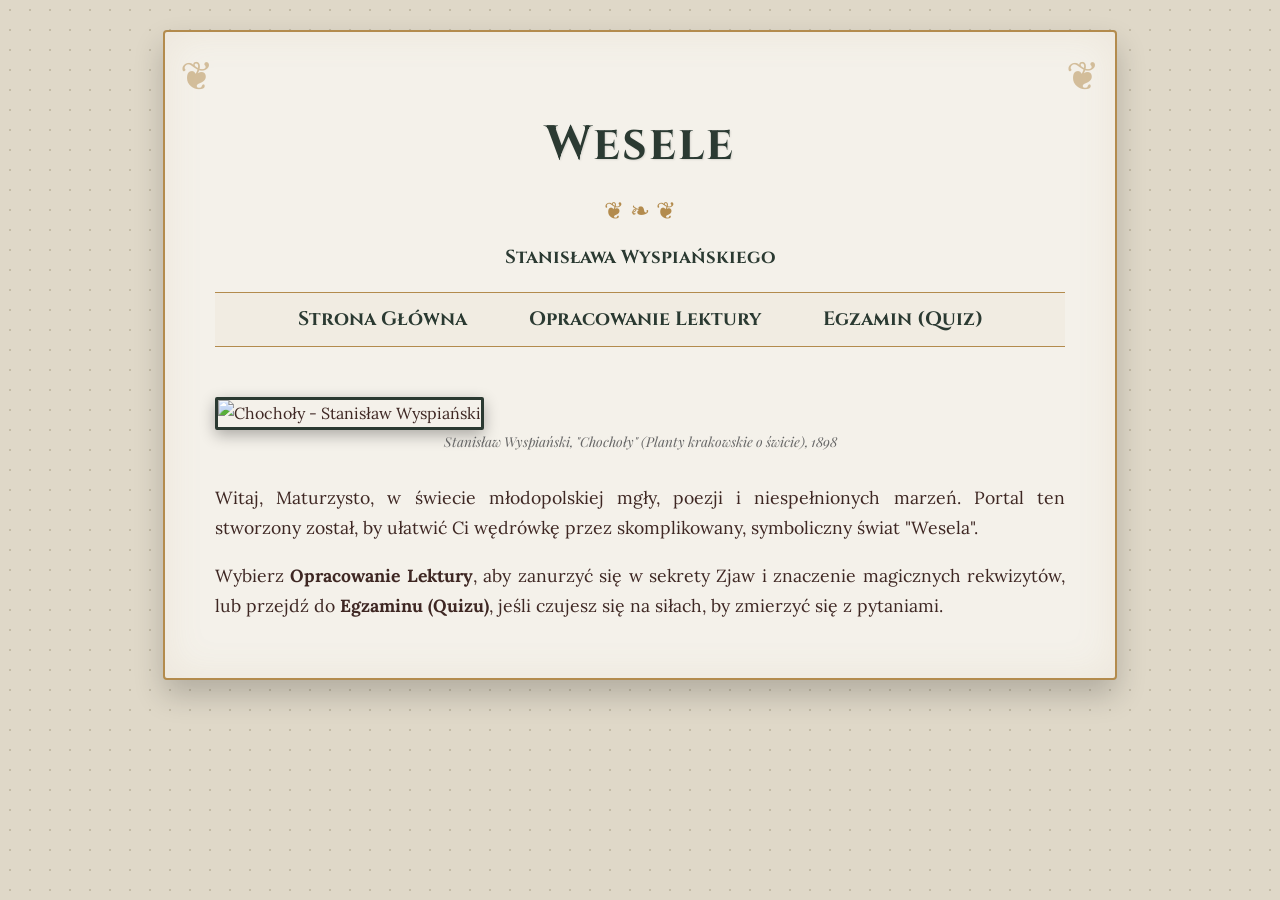
==== index.html @ 46f35064 "Add files via upload" ====
<!DOCTYPE html>
<html lang="pl">
<head>
    <meta charset="UTF-8">
    <meta name="viewport" content="width=device-width, initial-scale=1.0">
    <title>Wesele - Pigułka Maturalna</title>
    <link href="https://fonts.googleapis.com/css2?family=Cinzel:wght@600;700&family=Lora:ital,wght@0,400;0,700;1,400;1,700&family=Playfair+Display:ital,wght@0,600;1,600&display=swap" rel="stylesheet">
    <link rel="stylesheet" href="assets/css/style.css">
</head>
<body>

<div class="container">
    <h1>Wesele</h1>
    <div class="ornament">❦ ❧ ❦</div>
    <h3 style="text-align: center; border: none; margin-top: -10px;">Stanisława Wyspiańskiego</h3>

    <!-- Nawigacja -->
    <nav>
        <ul>
            <li><a href="index.html">Strona Główna</a></li>
            <li><a href="opracowanie.html">Opracowanie Lektury</a></li>
            <li><a href="quiz.html">Egzamin (Quiz)</a></li>
        </ul>
    </nav>

    <!-- Reprodukcja obrazu Wyspiańskiego z domeny publicznej (Wikimedia Commons) -->
    <img src="https://upload.wikimedia.org/wikipedia/commons/thumb/6/69/Stanis%C5%82aw_Wyspia%C5%84ski_-_Chocho%C5%82y.jpg/800px-Stanis%C5%82aw_Wyspia%C5%84ski_-_Chocho%C5%82y.jpg" alt="Chochoły - Stanisław Wyspiański" class="hero-image">
    <div class="image-caption">Stanisław Wyspiański, "Chochoły" (Planty krakowskie o świcie), 1898</div>

    <div class="section" style="text-align: center;">
        <p>Witaj, Maturzysto, w świecie młodopolskiej mgły, poezji i niespełnionych marzeń. Portal ten stworzony został, by ułatwić Ci wędrówkę przez skomplikowany, symboliczny świat "Wesela".</p>
        <p>Wybierz <strong>Opracowanie Lektury</strong>, aby zanurzyć się w sekrety Zjaw i znaczenie magicznych rekwizytów, lub przejdź do <strong>Egzaminu (Quizu)</strong>, jeśli czujesz się na siłach, by zmierzyć się z pytaniami.</p>
    </div>

</div>

</body>
</html>
---- assets/css/style.css ----
:root {
    --dark-green: #2b3a32;
    --gold: #b38b4d;
    --light-gold: #d4b886;
    --paper: #f4f1ea;
    --dark-brown: #3e2723;
    --accent-red: #7b2c2a;
}

body {
    font-family: 'Lora', serif;
    line-height: 1.7;
    color: var(--dark-brown);
    background-color: #dfd8c8;
    /* Subtelny secesyjny wzór w tle */
    background-image: radial-gradient(#c4bca7 1px, transparent 1px);
    background-size: 20px 20px;
    margin: 0;
    padding: 30px 10px;
}

.container {
    max-width: 850px;
    margin: 0 auto;
    background: var(--paper);
    padding: 40px 50px;
    border: 2px solid var(--gold);
    border-radius: 4px;
    box-shadow: 0 15px 30px rgba(0,0,0,0.2), inset 0 0 40px rgba(179, 139, 77, 0.1);
    position: relative;
}

/* Secesyjne ramki narożne (pseudo-elementy) */
.container::before, .container::after {
    content: '❦';
    font-size: 40px;
    color: var(--gold);
    position: absolute;
    opacity: 0.5;
}
.container::before { top: 10px; left: 15px; }
.container::after { top: 10px; right: 15px; }

h1, h2, h3 {
    font-family: 'Cinzel', serif;
    text-align: center;
    color: var(--dark-green);
}

h1 {
    font-size: 3em;
    margin-bottom: 5px;
    letter-spacing: 2px;
    text-shadow: 1px 1px 2px rgba(0,0,0,0.1);
}

h2 {
    font-size: 2em;
    border-bottom: 2px dashed var(--gold);
    padding-bottom: 10px;
    margin-top: 40px;
}

.ornament {
    text-align: center;
    color: var(--gold);
    font-size: 24px;
    margin-bottom: 20px;
}

.hero-image {
    width: 100%;
    height: auto;
    border: 3px solid var(--dark-green);
    border-radius: 2px;
    box-shadow: 0 5px 15px rgba(0,0,0,0.3);
    margin-top: 20px;
}

.image-caption {
    text-align: center;
    font-size: 0.85em;
    font-style: italic;
    color: #666;
    margin-bottom: 30px;
    font-family: 'Playfair Display', serif;
}

p, li {
    font-size: 1.1em;
    text-align: justify;
}

.box {
    background-color: rgba(179, 139, 77, 0.1);
    border-left: 4px solid var(--gold);
    padding: 15px 20px;
    margin: 20px 0;
    font-style: italic;
    font-family: 'Playfair Display', serif;
}

table {
    width: 100%;
    border-collapse: collapse;
    margin: 25px 0;
    font-size: 1.05em;
}

th, td {
    border: 1px solid var(--gold);
    padding: 12px 15px;
    text-align: left;
}

th {
    background-color: var(--dark-green);
    color: var(--paper);
    font-family: 'Cinzel', serif;
}

tr:nth-child(even) { background-color: rgba(179, 139, 77, 0.05); }

/* Klasy dla Quizu z oryginalnego dokumentu + nowe */
.quiz-container {
    background-color: var(--dark-green);
    color: var(--paper);
    padding: 30px;
    border-radius: 4px;
    margin-top: 50px;
    box-shadow: inset 0 0 20px rgba(0,0,0,0.5);
}

.quiz-container h2 {
    color: var(--gold);
    border-bottom: 2px solid var(--gold);
    margin-top: 0;
}

.question {
    font-weight: bold;
    font-family: 'Playfair Display', serif;
    font-size: 1.2em;
    margin-top: 25px;
    color: var(--light-gold);
}

.options {
    list-style-type: none;
    padding-left: 0;
}

.options li {
    margin: 10px 0;
}

.options label {
    cursor: pointer;
    transition: color 0.2s;
}

.options label:hover {
    color: var(--gold);
}

button {
    background-color: var(--gold);
    color: var(--dark-brown);
    border: none;
    padding: 12px 25px;
    font-family: 'Cinzel', serif;
    font-size: 1.2em;
    font-weight: bold;
    cursor: pointer;
    margin-top: 30px;
    display: block;
    width: 100%;
    transition: all 0.3s ease;
    box-shadow: 0 4px 6px rgba(0,0,0,0.2);
}

button:hover {
    background-color: var(--light-gold);
    transform: translateY(-2px);
    box-shadow: 0 6px 12px rgba(0,0,0,0.3);
}

#result {
    margin-top: 25px;
    font-weight: bold;
    font-size: 1.3em;
    text-align: center;
    font-family: 'Playfair Display', serif;
    padding: 15px;
    border-radius: 4px;
}

.symbol-list strong {
    color: var(--accent-red);
    font-family: 'Playfair Display', serif;
    font-size: 1.1em;
}

/* Secesyjne Menu Nawigacyjne */
nav {
    text-align: center;
    margin-bottom: 30px;
    border-bottom: 1px solid var(--gold);
    border-top: 1px solid var(--gold);
    padding: 10px 0;
    background-color: rgba(179, 139, 77, 0.05);
}

nav ul {
    list-style: none;
    padding: 0;
    margin: 0;
    display: flex;
    justify-content: center;
    flex-wrap: wrap;
    gap: 20px;
}

nav ul li {
    display: inline;
}

nav ul li a {
    text-decoration: none;
    color: var(--dark-green);
    font-family: 'Cinzel', serif;
    font-weight: bold;
    font-size: 1.1em;
    transition: color 0.3s ease;
    position: relative;
}

nav ul li a::before {
    content: '❧';
    margin-right: 5px;
    color: var(--gold);
    opacity: 0;
    transition: opacity 0.3s ease;
}
nav ul li a::after {
    content: '❦';
    margin-left: 5px;
    color: var(--gold);
    opacity: 0;
    transition: opacity 0.3s ease;
}

nav ul li a:hover {
    color: var(--accent-red);
}

nav ul li a:hover::before, nav ul li a:hover::after {
    opacity: 1;
}

/* Responsywność */
@media (max-width: 768px) {
    .container {
        padding: 20px;
    }
    h1 { font-size: 2em; }
    h2 { font-size: 1.5em; }
    nav ul {
        flex-direction: column;
        gap: 10px;
    }
}

/* Dodatkowe style dla wizualizacji postępu quizu w klimacie secesyjnym */
.progress-container {
    width: 100%;
    height: 15px;
    background-color: rgba(179, 139, 77, 0.2);
    border: 1px solid var(--gold);
    border-radius: 10px;
    margin-bottom: 20px;
    position: relative;
    overflow: hidden;
}

.progress-bar {
    height: 100%;
    background-color: var(--gold);
    width: 0%;
    transition: width 0.5s ease-in-out;
    position: relative;
}

.progress-bar::after {
    content: '❧';
    color: var(--accent-red);
    position: absolute;
    right: -10px;
    top: -5px;
    font-size: 18px;
    text-shadow: 0 0 5px rgba(255,255,255,0.5);
}

.quiz-summary {
    margin-top: 20px;
    text-align: left;
    font-size: 0.9em;
}

/* Naprawa kontrastu H3 w podsumowaniu quizu - H3 dziedziczy z globalnego h3 kolor ciemnozielony, a tlo tez jest ciemnozielone */
.quiz-summary h3 {
    color: var(--gold);
    border-bottom: 1px solid var(--gold);
    padding-bottom: 5px;
    margin-bottom: 15px;
}

.correct-answer {
    color: #4caf50;
    font-weight: bold;
}
.wrong-answer {
    color: #ff9999;
    text-decoration: line-through;
}

/* Rozbudowa UI: Opracowanie, Animacje, Ikony, Kapsuły Wiedzy */
.fade-in {
    animation: fadeIn 0.8s ease-in-out;
}

@keyframes fadeIn {
    from { opacity: 0; transform: translateY(10px); }
    to { opacity: 1; transform: translateY(0); }
}

/* Kapsuły wiedzy i infografiki */
.knowledge-capsule {
    background: rgba(179, 139, 77, 0.05);
    border-left: 3px solid var(--accent-red);
    padding: 20px;
    margin: 25px 0;
    box-shadow: 0 4px 6px rgba(0,0,0,0.05);
    transition: transform 0.3s ease, box-shadow 0.3s ease;
}

.knowledge-capsule:hover {
    transform: translateY(-2px);
    box-shadow: 0 6px 12px rgba(0,0,0,0.1);
}

.knowledge-capsule h4 {
    font-family: 'Cinzel', serif;
    color: var(--accent-red);
    margin-top: 0;
    border-bottom: 1px dotted var(--gold);
    padding-bottom: 5px;
}

.quote-box {
    text-align: center;
    font-style: italic;
    font-size: 1.2em;
    color: var(--dark-green);
    margin: 30px auto;
    padding: 15px 30px;
    border-top: 1px solid var(--gold);
    border-bottom: 1px solid var(--gold);
    max-width: 80%;
    position: relative;
}

.quote-box::before {
    content: '“';
    font-family: 'Playfair Display', serif;
    font-size: 3em;
    color: var(--gold);
    position: absolute;
    top: -10px;
    left: 10px;
    opacity: 0.5;
}

.quote-box::after {
    content: '”';
    font-family: 'Playfair Display', serif;
    font-size: 3em;
    color: var(--gold);
    position: absolute;
    bottom: -30px;
    right: 10px;
    opacity: 0.5;
}

/* Rekwizyty i ikony z symbolami (Grid layout) */
.props-grid {
    display: grid;
    grid-template-columns: repeat(auto-fit, minmax(200px, 1fr));
    gap: 20px;
    margin: 30px 0;
}

.prop-card {
    background: var(--paper);
    border: 1px solid var(--gold);
    border-radius: 4px;
    padding: 20px;
    text-align: center;
    box-shadow: 0 4px 8px rgba(0,0,0,0.1);
    transition: all 0.3s ease;
    cursor: pointer;
}

.prop-card:hover {
    background: var(--dark-green);
    color: var(--paper);
    transform: translateY(-5px);
    border-color: var(--light-gold);
}

.prop-icon {
    font-size: 3em;
    margin-bottom: 10px;
    color: var(--gold);
    transition: transform 0.3s ease;
}

.prop-card:hover .prop-icon {
    transform: scale(1.1) rotate(5deg);
}

.prop-card h4 {
    font-family: 'Cinzel', serif;
    margin: 10px 0;
    font-size: 1.1em;
}

.prop-card:hover h4 {
    color: var(--light-gold);
}

.prop-card p {
    font-size: 0.9em;
    margin-bottom: 0;
}
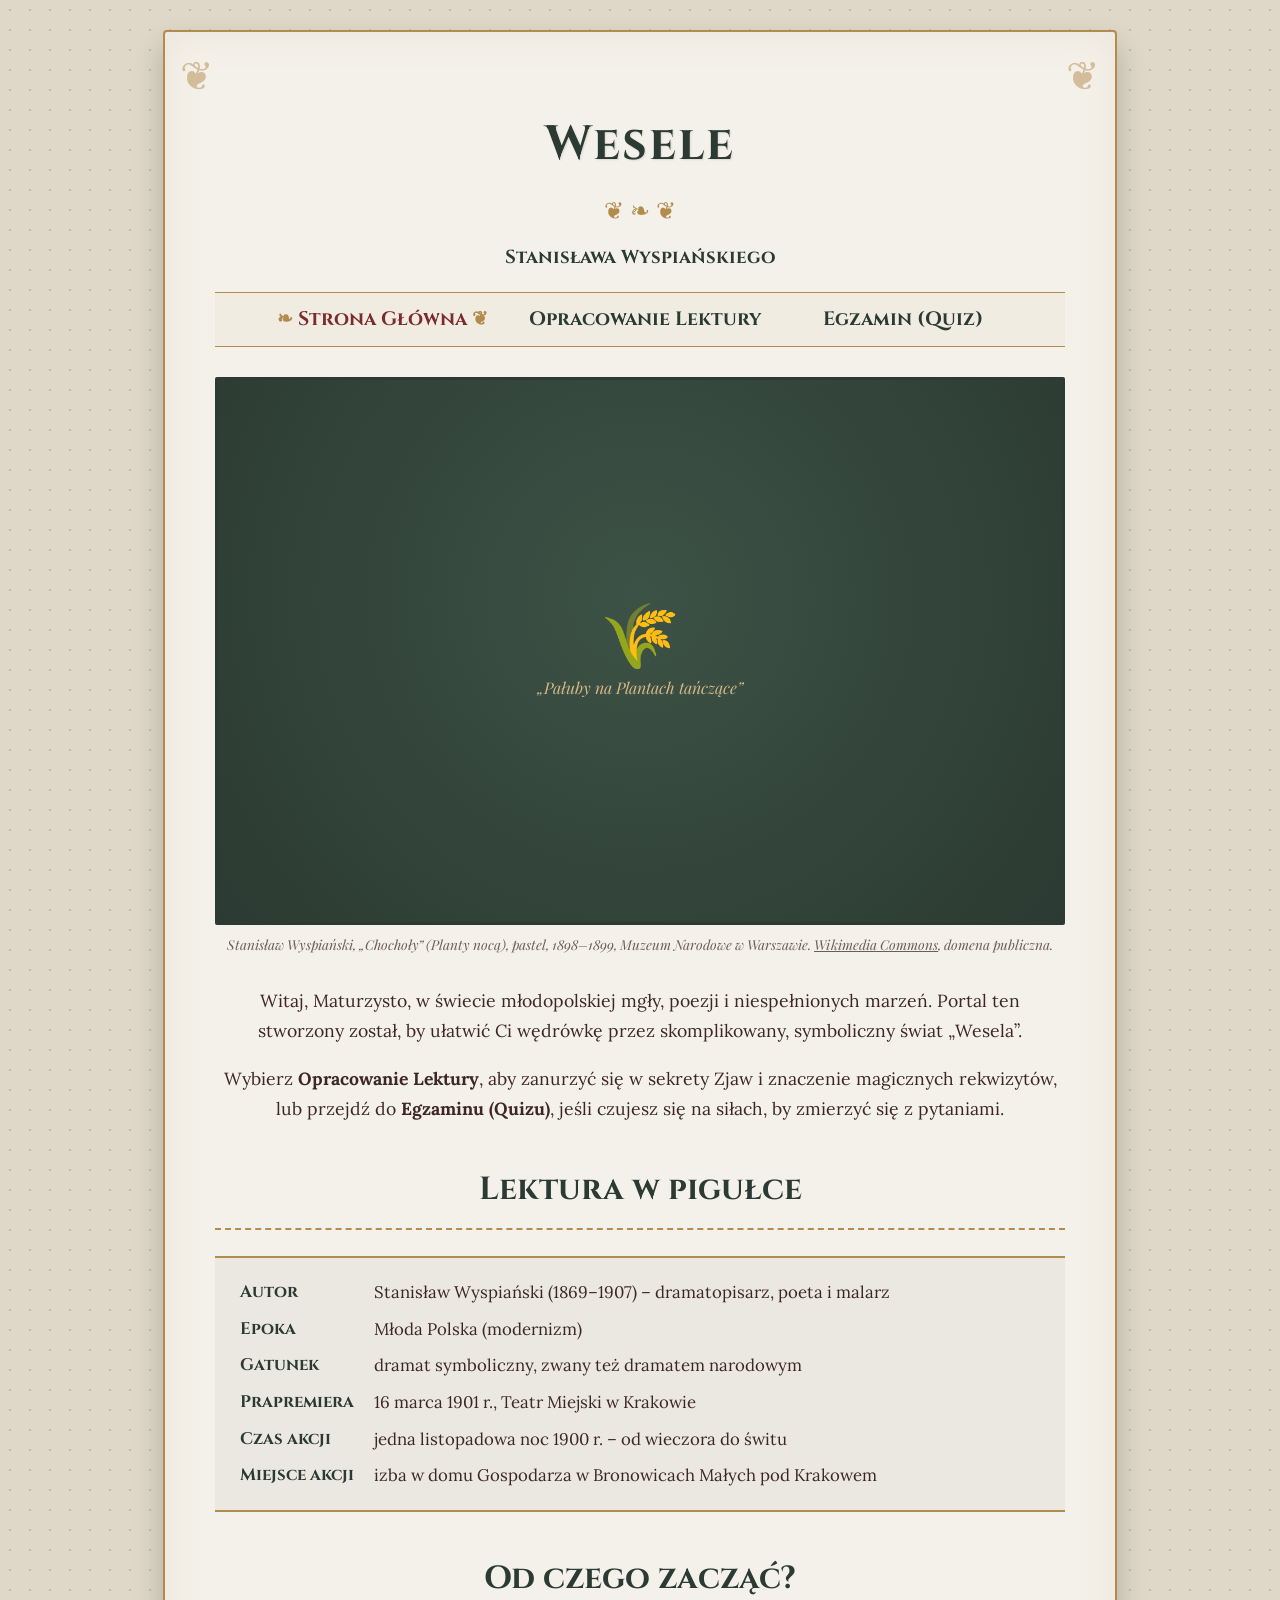
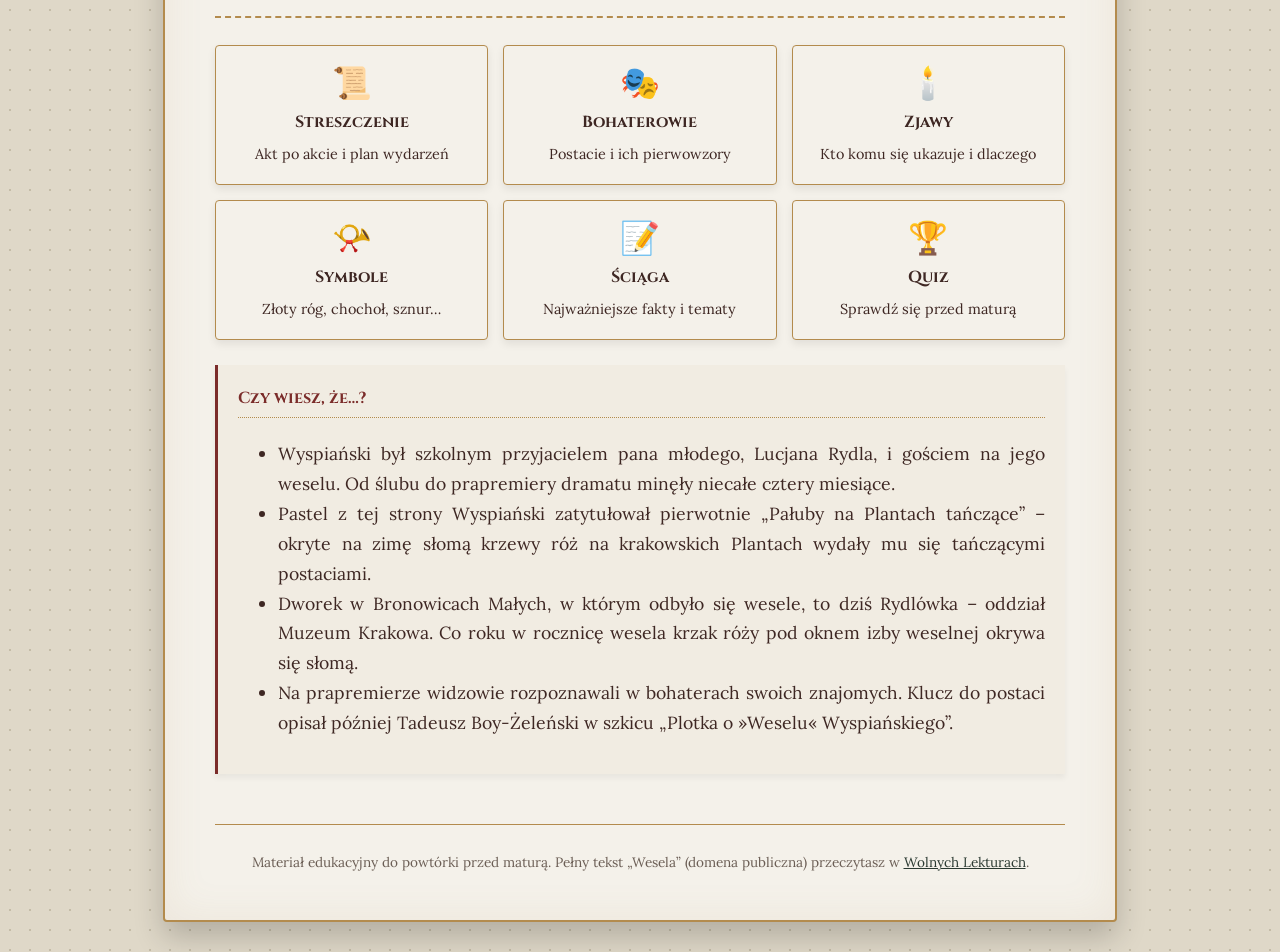
==== commit cf1cf84c: "Napraw obrazek na stronie głównej, rozbuduj opracowanie i quiz - index: adres obrazka wskazywał niei" ====
--- a/index.html
+++ b/index.html
@@ -4,33 +4,116 @@
     <meta charset="UTF-8">
     <meta name="viewport" content="width=device-width, initial-scale=1.0">
     <title>Wesele - Pigułka Maturalna</title>
+    <meta name="description" content="„Wesele” Stanisława Wyspiańskiego w pigułce: opracowanie lektury, streszczenie, bohaterowie, zjawy, symbole i quiz przed maturą.">
+    <link rel="icon" href="assets/img/favicon.svg" type="image/svg+xml">
+    <link rel="preconnect" href="https://fonts.googleapis.com">
+    <link rel="preconnect" href="https://fonts.gstatic.com" crossorigin>
     <link href="https://fonts.googleapis.com/css2?family=Cinzel:wght@600;700&family=Lora:ital,wght@0,400;0,700;1,400;1,700&family=Playfair+Display:ital,wght@0,600;1,600&display=swap" rel="stylesheet">
     <link rel="stylesheet" href="assets/css/style.css">
 </head>
 <body>
 
-<div class="container">
+<div class="container fade-in">
     <h1>Wesele</h1>
     <div class="ornament">❦ ❧ ❦</div>
-    <h3 style="text-align: center; border: none; margin-top: -10px;">Stanisława Wyspiańskiego</h3>
+    <p class="subtitle">Stanisława Wyspiańskiego</p>
 
     <!-- Nawigacja -->
-    <nav>
+    <nav class="site-nav" aria-label="Menu główne">
         <ul>
-            <li><a href="index.html">Strona Główna</a></li>
+            <li><a href="index.html" aria-current="page">Strona Główna</a></li>
             <li><a href="opracowanie.html">Opracowanie Lektury</a></li>
             <li><a href="quiz.html">Egzamin (Quiz)</a></li>
         </ul>
     </nav>
 
-    <!-- Reprodukcja obrazu Wyspiańskiego z domeny publicznej (Wikimedia Commons) -->
-    <img src="https://upload.wikimedia.org/wikipedia/commons/thumb/6/69/Stanis%C5%82aw_Wyspia%C5%84ski_-_Chocho%C5%82y.jpg/800px-Stanis%C5%82aw_Wyspia%C5%84ski_-_Chocho%C5%82y.jpg" alt="Chochoły - Stanisław Wyspiański" class="hero-image">
-    <div class="image-caption">Stanisław Wyspiański, "Chochoły" (Planty krakowskie o świcie), 1898</div>
+    <!-- Reprodukcja pastelu Wyspiańskiego z domeny publicznej (Wikimedia Commons).
+         Special:FilePath sam przekierowuje na miniaturę w podanej szerokości. Gdyby zawiódł,
+         onerror próbuje pełnego pliku, a na końcu pokazuje ozdobny zastępnik zamiast pustej ramki. -->
+    <figure class="hero">
+        <img src="https://commons.wikimedia.org/wiki/Special:FilePath/Stanis%C5%82aw_Wyspia%C5%84ski,_Chocho%C5%82y.jpg?width=1280"
+             data-fallback="https://upload.wikimedia.org/wikipedia/commons/4/44/Stanis%C5%82aw_Wyspia%C5%84ski%2C_Chocho%C5%82y.jpg"
+             onerror="if (this.dataset.fallback) { this.src = this.dataset.fallback; this.removeAttribute('data-fallback'); } else { this.closest('figure').classList.add('img-missing'); }"
+             alt="Pastel Wyspiańskiego „Chochoły”: nocne Planty w Krakowie, bezlistne drzewa i krzewy róż okryte na zimę słomą"
+             class="hero-image" width="1280" height="825" decoding="async">
+        <div class="hero-fallback" aria-hidden="true">
+            <span class="fallback-icon">🌾</span>
+            <span>„Pałuby na Plantach tańczące”</span>
+        </div>
+        <figcaption class="image-caption">
+            Stanisław Wyspiański, „Chochoły” (Planty nocą), pastel, 1898–1899, Muzeum Narodowe w Warszawie.
+            <a href="https://commons.wikimedia.org/wiki/File:Stanis%C5%82aw_Wyspia%C5%84ski,_Chocho%C5%82y.jpg">Wikimedia Commons</a>, domena publiczna.
+        </figcaption>
+    </figure>
 
-    <div class="section" style="text-align: center;">
-        <p>Witaj, Maturzysto, w świecie młodopolskiej mgły, poezji i niespełnionych marzeń. Portal ten stworzony został, by ułatwić Ci wędrówkę przez skomplikowany, symboliczny świat "Wesela".</p>
+    <div class="section lead">
+        <p>Witaj, Maturzysto, w świecie młodopolskiej mgły, poezji i niespełnionych marzeń. Portal ten stworzony został, by ułatwić Ci wędrówkę przez skomplikowany, symboliczny świat „Wesela”.</p>
         <p>Wybierz <strong>Opracowanie Lektury</strong>, aby zanurzyć się w sekrety Zjaw i znaczenie magicznych rekwizytów, lub przejdź do <strong>Egzaminu (Quizu)</strong>, jeśli czujesz się na siłach, by zmierzyć się z pytaniami.</p>
     </div>
+
+    <h2>Lektura w pigułce</h2>
+    <dl class="facts">
+        <dt>Autor</dt>
+        <dd>Stanisław Wyspiański (1869–1907) – dramatopisarz, poeta i malarz</dd>
+        <dt>Epoka</dt>
+        <dd>Młoda Polska (modernizm)</dd>
+        <dt>Gatunek</dt>
+        <dd>dramat symboliczny, zwany też dramatem narodowym</dd>
+        <dt>Prapremiera</dt>
+        <dd>16 marca 1901 r., Teatr Miejski w Krakowie</dd>
+        <dt>Czas akcji</dt>
+        <dd>jedna listopadowa noc 1900 r. – od wieczora do świtu</dd>
+        <dt>Miejsce akcji</dt>
+        <dd>izba w domu Gospodarza w Bronowicach Małych pod Krakowem</dd>
+    </dl>
+
+    <h2>Od czego zacząć?</h2>
+    <div class="shortcut-grid">
+        <a class="shortcut" href="opracowanie.html#streszczenie">
+            <span class="shortcut-icon" aria-hidden="true">📜</span>
+            <strong>Streszczenie</strong>
+            <span class="shortcut-desc">Akt po akcie i plan wydarzeń</span>
+        </a>
+        <a class="shortcut" href="opracowanie.html#bohaterowie">
+            <span class="shortcut-icon" aria-hidden="true">🎭</span>
+            <strong>Bohaterowie</strong>
+            <span class="shortcut-desc">Postacie i ich pierwowzory</span>
+        </a>
+        <a class="shortcut" href="opracowanie.html#zjawy">
+            <span class="shortcut-icon" aria-hidden="true">🕯️</span>
+            <strong>Zjawy</strong>
+            <span class="shortcut-desc">Kto komu się ukazuje i dlaczego</span>
+        </a>
+        <a class="shortcut" href="opracowanie.html#rekwizyty">
+            <span class="shortcut-icon" aria-hidden="true">📯</span>
+            <strong>Symbole</strong>
+            <span class="shortcut-desc">Złoty róg, chochoł, sznur…</span>
+        </a>
+        <a class="shortcut" href="opracowanie.html#sciaga">
+            <span class="shortcut-icon" aria-hidden="true">📝</span>
+            <strong>Ściąga</strong>
+            <span class="shortcut-desc">Najważniejsze fakty i tematy</span>
+        </a>
+        <a class="shortcut" href="quiz.html">
+            <span class="shortcut-icon" aria-hidden="true">🏆</span>
+            <strong>Quiz</strong>
+            <span class="shortcut-desc">Sprawdź się przed maturą</span>
+        </a>
+    </div>
+
+    <div class="knowledge-capsule">
+        <h4>Czy wiesz, że…?</h4>
+        <ul>
+            <li>Wyspiański był szkolnym przyjacielem pana młodego, Lucjana Rydla, i gościem na jego weselu. Od ślubu do prapremiery dramatu minęły niecałe cztery miesiące.</li>
+            <li>Pastel z tej strony Wyspiański zatytułował pierwotnie „Pałuby na Plantach tańczące” – okryte na zimę słomą krzewy róż na krakowskich Plantach wydały mu się tańczącymi postaciami.</li>
+            <li>Dworek w Bronowicach Małych, w którym odbyło się wesele, to dziś Rydlówka – oddział Muzeum Krakowa. Co roku w rocznicę wesela krzak róży pod oknem izby weselnej okrywa się słomą.</li>
+            <li>Na prapremierze widzowie rozpoznawali w bohaterach swoich znajomych. Klucz do postaci opisał później Tadeusz Boy-Żeleński w szkicu „Plotka o »Weselu« Wyspiańskiego”.</li>
+        </ul>
+    </div>
+
+    <footer class="site-footer">
+        <p>Materiał edukacyjny do powtórki przed maturą. Pełny tekst „Wesela” (domena publiczna) przeczytasz w <a href="https://wolnelektury.pl/katalog/lektura/wesele/">Wolnych Lekturach</a>.</p>
+    </footer>
 
 </div>
 
--- a/assets/css/style.css
+++ b/assets/css/style.css
@@ -5,6 +5,11 @@
     --paper: #f4f1ea;
     --dark-brown: #3e2723;
     --accent-red: #7b2c2a;
+    --muted: #6b5e55;
+}
+
+html {
+    scroll-behavior: smooth;
 }
 
 body {
@@ -61,6 +66,15 @@
     margin-top: 40px;
 }
 
+h3 {
+    margin-top: 35px;
+}
+
+/* Kotwice spisu treści nie chowają się pod krawędzią okna */
+[id] {
+    scroll-margin-top: 20px;
+}
+
 .ornament {
     text-align: center;
     color: var(--gold);
@@ -68,27 +82,80 @@
     margin-bottom: 20px;
 }
 
+/* Podtytuł pod nazwą lektury (wcześniej h3 ze stylem inline) */
+.subtitle {
+    font-family: 'Cinzel', serif;
+    font-size: 1.17em;
+    font-weight: 700;
+    text-align: center;
+    color: var(--dark-green);
+    margin: -10px 0 1em;
+}
+
+/* Obraz na stronie głównej */
+.hero {
+    margin: 20px 0 30px;
+}
+
 .hero-image {
+    display: block;
     width: 100%;
     height: auto;
     border: 3px solid var(--dark-green);
     border-radius: 2px;
     box-shadow: 0 5px 15px rgba(0,0,0,0.3);
-    margin-top: 20px;
-}
+    background-color: var(--dark-green);
+}
+
+/* Zastępnik pokazywany tylko wtedy, gdy reprodukcji nie da się wczytać */
+.hero-fallback {
+    display: none;
+    flex-direction: column;
+    align-items: center;
+    justify-content: center;
+    gap: 10px;
+    aspect-ratio: 107 / 69;
+    background: radial-gradient(circle at 50% 40%, #3d5246, var(--dark-green));
+    border: 3px solid var(--dark-green);
+    border-radius: 2px;
+    color: var(--light-gold);
+    font-family: 'Playfair Display', serif;
+    font-style: italic;
+    text-align: center;
+    padding: 20px;
+    box-sizing: border-box;
+}
+
+.hero-fallback .fallback-icon {
+    font-size: 4em;
+    font-style: normal;
+    line-height: 1;
+}
+
+.hero.img-missing .hero-image { display: none; }
+.hero.img-missing .hero-fallback { display: flex; }
 
 .image-caption {
     text-align: center;
     font-size: 0.85em;
     font-style: italic;
-    color: #666;
-    margin-bottom: 30px;
+    color: var(--muted);
+    margin-top: 8px;
     font-family: 'Playfair Display', serif;
+}
+
+.image-caption a {
+    color: inherit;
 }
 
 p, li {
     font-size: 1.1em;
     text-align: justify;
+    hyphens: auto;
+}
+
+.lead p {
+    text-align: center;
 }
 
 .box {
@@ -111,6 +178,7 @@
     border: 1px solid var(--gold);
     padding: 12px 15px;
     text-align: left;
+    vertical-align: top;
 }
 
 th {
@@ -120,6 +188,32 @@
 }
 
 tr:nth-child(even) { background-color: rgba(179, 139, 77, 0.05); }
+
+/* Na telefonie szeroka tabela przewija się w poziomie zamiast rozpychać stronę */
+.table-wrap {
+    overflow-x: auto;
+    margin: 25px 0;
+}
+
+.table-wrap table {
+    margin: 0;
+    min-width: 560px;
+}
+
+/* Wiersz-nagłówek grupy postaci w tabeli */
+.group-row th {
+    background-color: rgba(179, 139, 77, 0.25);
+    color: var(--dark-green);
+    text-align: center;
+    font-size: 0.95em;
+    letter-spacing: 1px;
+}
+
+.table-note {
+    font-size: 0.9em;
+    color: var(--muted);
+    font-style: italic;
+}
 
 /* Klasy dla Quizu z oryginalnego dokumentu + nowe */
 .quiz-container {
@@ -137,30 +231,93 @@
     margin-top: 0;
 }
 
+.quiz-intro {
+    text-align: center;
+    font-style: italic;
+}
+
+.question-block {
+    border: none;
+    border-bottom: 1px dotted rgba(212, 184, 134, 0.35);
+    margin: 0;
+    padding: 25px 0 10px;
+    min-width: 0;
+}
+
 .question {
     font-weight: bold;
     font-family: 'Playfair Display', serif;
     font-size: 1.2em;
-    margin-top: 25px;
     color: var(--light-gold);
 }
 
+/* legend z float zachowuje się jak zwykły blok (bez wcinania w ramkę fieldsetu) */
+legend.question {
+    float: left;
+    width: 100%;
+    padding: 0;
+}
+
 .options {
+    clear: both;
     list-style-type: none;
     padding-left: 0;
 }
 
 .options li {
-    margin: 10px 0;
+    margin: 6px 0;
+    text-align: left;
 }
 
 .options label {
+    display: flex;
+    align-items: baseline;
+    gap: 10px;
+    padding: 6px 10px;
+    border: 1px solid transparent;
+    border-radius: 4px;
     cursor: pointer;
     transition: color 0.2s;
 }
 
 .options label:hover {
     color: var(--gold);
+}
+
+.options input[type="radio"] {
+    accent-color: var(--gold);
+    flex-shrink: 0;
+}
+
+.options label.is-correct {
+    border-color: #6fbf73;
+    background-color: rgba(76, 175, 80, 0.15);
+}
+
+.options label.is-wrong {
+    border-color: #ff9999;
+    background-color: rgba(255, 153, 153, 0.12);
+    text-decoration: line-through;
+}
+
+.explanation {
+    font-size: 0.95em;
+    background-color: rgba(0, 0, 0, 0.2);
+    border-left: 3px solid var(--gold);
+    padding: 8px 12px;
+    margin: 5px 0 10px;
+}
+
+.quiz-error {
+    color: #ff9999;
+    text-align: center;
+}
+
+.progress-label {
+    text-align: center;
+    font-size: 0.9em;
+    color: var(--light-gold);
+    margin: -10px 0 15px;
 }
 
 button {
@@ -185,6 +342,16 @@
     box-shadow: 0 6px 12px rgba(0,0,0,0.3);
 }
 
+button:focus-visible,
+a:focus-visible {
+    outline: 3px solid var(--accent-red);
+    outline-offset: 3px;
+}
+
+.quiz-container button:focus-visible {
+    outline-color: var(--light-gold);
+}
+
 #result {
     margin-top: 25px;
     font-weight: bold;
@@ -195,14 +362,27 @@
     border-radius: 4px;
 }
 
-.symbol-list strong {
-    color: var(--accent-red);
-    font-family: 'Playfair Display', serif;
-    font-size: 1.1em;
+/* Pusty wynik nie zajmuje miejsca, ale zostaje w drzewie dostępności (aria-live) */
+#result:empty {
+    padding: 0;
+    margin: 0;
+}
+
+#result .result-hint {
+    font-size: 0.75em;
+    font-weight: normal;
+    font-style: italic;
+    text-align: center;
+    margin: 10px 0 0;
+}
+
+#result button {
+    margin-top: 20px;
+    font-size: 0.9em;
 }
 
 /* Secesyjne Menu Nawigacyjne */
-nav {
+.site-nav {
     text-align: center;
     margin-bottom: 30px;
     border-bottom: 1px solid var(--gold);
@@ -211,7 +391,7 @@
     background-color: rgba(179, 139, 77, 0.05);
 }
 
-nav ul {
+.site-nav ul {
     list-style: none;
     padding: 0;
     margin: 0;
@@ -221,11 +401,11 @@
     gap: 20px;
 }
 
-nav ul li {
+.site-nav ul li {
     display: inline;
 }
 
-nav ul li a {
+.site-nav ul li a {
     text-decoration: none;
     color: var(--dark-green);
     font-family: 'Cinzel', serif;
@@ -235,14 +415,14 @@
     position: relative;
 }
 
-nav ul li a::before {
+.site-nav ul li a::before {
     content: '❧';
     margin-right: 5px;
     color: var(--gold);
     opacity: 0;
     transition: opacity 0.3s ease;
 }
-nav ul li a::after {
+.site-nav ul li a::after {
     content: '❦';
     margin-left: 5px;
     color: var(--gold);
@@ -250,11 +430,13 @@
     transition: opacity 0.3s ease;
 }
 
-nav ul li a:hover {
+.site-nav ul li a:hover,
+.site-nav ul li a[aria-current="page"] {
     color: var(--accent-red);
 }
 
-nav ul li a:hover::before, nav ul li a:hover::after {
+.site-nav ul li a:hover::before, .site-nav ul li a:hover::after,
+.site-nav ul li a[aria-current="page"]::before, .site-nav ul li a[aria-current="page"]::after {
     opacity: 1;
 }
 
@@ -265,9 +447,16 @@
     }
     h1 { font-size: 2em; }
     h2 { font-size: 1.5em; }
-    nav ul {
+    .site-nav ul {
         flex-direction: column;
         gap: 10px;
+    }
+    p, li {
+        text-align: left;
+    }
+    .quote-box {
+        max-width: 100%;
+        padding: 15px 20px;
     }
 }
 
@@ -301,27 +490,13 @@
     text-shadow: 0 0 5px rgba(255,255,255,0.5);
 }
 
-.quiz-summary {
-    margin-top: 20px;
-    text-align: left;
-    font-size: 0.9em;
-}
-
-/* Naprawa kontrastu H3 w podsumowaniu quizu - H3 dziedziczy z globalnego h3 kolor ciemnozielony, a tlo tez jest ciemnozielone */
-.quiz-summary h3 {
-    color: var(--gold);
-    border-bottom: 1px solid var(--gold);
-    padding-bottom: 5px;
-    margin-bottom: 15px;
-}
-
 .correct-answer {
     color: #4caf50;
     font-weight: bold;
 }
 .wrong-answer {
     color: #ff9999;
-    text-decoration: line-through;
+    font-weight: bold;
 }
 
 /* Rozbudowa UI: Opracowanie, Animacje, Ikony, Kapsuły Wiedzy */
@@ -392,6 +567,15 @@
     opacity: 0.5;
 }
 
+.quote-author {
+    display: block;
+    margin-top: 8px;
+    font-size: 0.7em;
+    font-style: normal;
+    font-family: 'Cinzel', serif;
+    color: var(--muted);
+}
+
 /* Rekwizyty i ikony z symbolami (Grid layout) */
 .props-grid {
     display: grid;
@@ -408,7 +592,6 @@
     text-align: center;
     box-shadow: 0 4px 8px rgba(0,0,0,0.1);
     transition: all 0.3s ease;
-    cursor: pointer;
 }
 
 .prop-card:hover {
@@ -442,5 +625,564 @@
 .prop-card p {
     font-size: 0.9em;
     margin-bottom: 0;
-}
-
+    text-align: center;
+}
+
+/* Spis treści opracowania */
+.toc {
+    background: rgba(179, 139, 77, 0.08);
+    border: 1px solid var(--gold);
+    border-radius: 4px;
+    padding: 20px 25px;
+    margin: 30px 0;
+}
+
+.toc h3 {
+    margin: 0 0 10px;
+    padding-bottom: 8px;
+    border-bottom: 1px dashed var(--gold);
+}
+
+.toc > ol {
+    columns: 2;
+    column-gap: 30px;
+    margin: 0;
+    padding-left: 1.6em;
+    list-style: upper-roman;
+}
+
+.toc li {
+    break-inside: avoid;
+    text-align: left;
+    font-size: 1rem;
+    margin: 4px 0;
+}
+
+.toc > ol > li {
+    font-family: 'Cinzel', serif;
+    font-weight: 700;
+    margin-bottom: 12px;
+}
+
+.toc ul {
+    list-style: none;
+    padding-left: 0;
+    margin: 2px 0 0;
+    font-family: 'Lora', serif;
+    font-weight: 400;
+}
+
+.toc ul li {
+    font-size: 0.95rem;
+    margin: 2px 0;
+}
+
+.toc ul li::before {
+    content: '❧ ';
+    color: var(--gold);
+}
+
+.toc a {
+    color: var(--dark-green);
+    text-decoration: none;
+    border-bottom: 1px dotted var(--gold);
+}
+
+.toc a:hover {
+    color: var(--accent-red);
+}
+
+/* Karta lektury (lista definicji) */
+.facts {
+    display: grid;
+    grid-template-columns: max-content 1fr;
+    gap: 8px 20px;
+    margin: 20px 0;
+    padding: 20px 25px;
+    background: rgba(43, 58, 50, 0.05);
+    border-top: 2px solid var(--gold);
+    border-bottom: 2px solid var(--gold);
+    font-size: 1.05em;
+}
+
+.facts dt {
+    font-family: 'Cinzel', serif;
+    font-weight: 700;
+    color: var(--dark-green);
+}
+
+.facts dd {
+    margin: 0;
+}
+
+/* Trzy akty w skrócie */
+.acts-grid {
+    display: grid;
+    grid-template-columns: repeat(auto-fit, minmax(200px, 1fr));
+    gap: 15px;
+    margin: 25px 0;
+}
+
+.act-card {
+    border: 1px solid var(--gold);
+    border-top: 4px solid var(--accent-red);
+    border-radius: 4px;
+    padding: 15px 18px;
+    background: rgba(255, 255, 255, 0.4);
+}
+
+.act-card h4 {
+    font-family: 'Cinzel', serif;
+    color: var(--dark-green);
+    margin: 0;
+}
+
+.act-card .act-type {
+    display: block;
+    font-family: 'Playfair Display', serif;
+    font-style: italic;
+    color: var(--accent-red);
+    margin-bottom: 8px;
+}
+
+.act-card p {
+    font-size: 0.95em;
+    text-align: left;
+    margin: 0;
+}
+
+/* Streszczenie: rozwijane akty */
+details.act {
+    border: 1px solid var(--gold);
+    border-radius: 4px;
+    margin: 15px 0;
+    background: rgba(255, 255, 255, 0.35);
+}
+
+details.act > summary {
+    cursor: pointer;
+    padding: 12px 18px;
+    font-family: 'Cinzel', serif;
+    font-weight: 700;
+    font-size: 1.15em;
+    color: var(--dark-green);
+    list-style: none;
+}
+
+details.act > summary::-webkit-details-marker {
+    display: none;
+}
+
+details.act > summary::before {
+    content: '❧';
+    display: inline-block;
+    color: var(--gold);
+    margin-right: 10px;
+    transition: transform 0.3s ease;
+}
+
+details.act[open] > summary::before {
+    transform: rotate(90deg);
+}
+
+details.act[open] > summary {
+    border-bottom: 1px dotted var(--gold);
+}
+
+.act-tag {
+    font-family: 'Playfair Display', serif;
+    font-style: italic;
+    font-weight: 400;
+    font-size: 0.85em;
+    color: var(--accent-red);
+}
+
+.act-body {
+    padding: 5px 20px 15px;
+}
+
+.act-body ul {
+    padding-left: 1.2em;
+}
+
+.act-body li {
+    margin: 10px 0;
+}
+
+/* Plan wydarzeń */
+.plan {
+    padding-left: 2em;
+}
+
+.plan li {
+    margin: 6px 0;
+}
+
+.plan li::marker {
+    font-family: 'Cinzel', serif;
+    font-weight: 700;
+    color: var(--accent-red);
+}
+
+.plan .act-divider {
+    list-style: none;
+    margin: 18px 0 6px -2em;
+    font-family: 'Cinzel', serif;
+    font-weight: 700;
+    color: var(--dark-green);
+    border-bottom: 1px dotted var(--gold);
+}
+
+/* Karty bohaterów */
+.card-grid {
+    display: grid;
+    grid-template-columns: repeat(auto-fit, minmax(240px, 1fr));
+    gap: 20px;
+    margin: 25px 0;
+}
+
+.card {
+    background: var(--paper);
+    border: 1px solid var(--gold);
+    border-top: 4px solid var(--dark-green);
+    border-radius: 4px;
+    padding: 18px 20px;
+    box-shadow: 0 4px 8px rgba(0,0,0,0.08);
+}
+
+.card h4 {
+    font-family: 'Cinzel', serif;
+    color: var(--dark-green);
+    margin: 0 0 2px;
+    font-size: 1.15em;
+}
+
+.card .card-meta {
+    font-family: 'Playfair Display', serif;
+    font-style: italic;
+    color: var(--accent-red);
+    font-size: 0.9em;
+    margin: 0 0 10px;
+    text-align: left;
+}
+
+.card p {
+    font-size: 0.95em;
+    text-align: left;
+    margin: 0;
+}
+
+/* Problematyka i motywy */
+.issues {
+    padding-left: 1.5em;
+}
+
+.issues li {
+    margin: 12px 0;
+}
+
+.motif-grid {
+    display: grid;
+    grid-template-columns: repeat(auto-fit, minmax(230px, 1fr));
+    gap: 12px 25px;
+    margin: 25px 0;
+    padding: 0;
+    list-style: none;
+}
+
+.motif-grid li {
+    font-size: 1em;
+    text-align: left;
+    border-bottom: 1px dotted var(--gold);
+    padding-bottom: 8px;
+    margin: 0;
+}
+
+.motif-grid strong {
+    display: block;
+    font-family: 'Cinzel', serif;
+    color: var(--accent-red);
+}
+
+/* Oś czasu – tło historyczne */
+.timeline {
+    list-style: none;
+    padding: 0 0 0 5px;
+    margin: 25px 0 25px 10px;
+    border-left: 2px solid var(--gold);
+}
+
+.timeline li {
+    position: relative;
+    padding: 0 0 18px 25px;
+    text-align: left;
+    font-size: 1.05em;
+}
+
+.timeline li::before {
+    content: '';
+    position: absolute;
+    left: -13px;
+    top: 0.45em;
+    width: 12px;
+    height: 12px;
+    background: var(--paper);
+    border: 2px solid var(--accent-red);
+    border-radius: 50%;
+}
+
+.timeline .year {
+    display: block;
+    font-family: 'Cinzel', serif;
+    font-weight: 700;
+    color: var(--accent-red);
+}
+
+.timeline .echo {
+    display: block;
+    font-size: 0.9em;
+    font-style: italic;
+    color: var(--muted);
+}
+
+/* Najważniejsze cytaty */
+.quote-list {
+    display: grid;
+    gap: 22px;
+    margin: 25px 0;
+}
+
+.quote-item {
+    border-left: 3px solid var(--gold);
+    padding: 4px 0 4px 20px;
+}
+
+.quote-item blockquote {
+    margin: 0 0 6px;
+    font-family: 'Playfair Display', serif;
+    font-style: italic;
+    font-size: 1.2em;
+    color: var(--dark-green);
+}
+
+.quote-item .who {
+    display: block;
+    font-family: 'Cinzel', serif;
+    font-size: 0.85em;
+    color: var(--accent-red);
+    margin-bottom: 4px;
+}
+
+.quote-item p {
+    margin: 0;
+    font-size: 1em;
+}
+
+/* Słowniczek */
+.glossary dt {
+    font-family: 'Cinzel', serif;
+    font-weight: 700;
+    color: var(--dark-green);
+    margin-top: 12px;
+}
+
+.glossary dd {
+    margin: 2px 0 0 0;
+    padding-left: 15px;
+    border-left: 2px solid rgba(179, 139, 77, 0.4);
+}
+
+/* Strona główna: skróty do działów */
+.shortcut-grid {
+    display: grid;
+    /* 6 kafelków: 3+3 na komputerze, 2+2+2 na tablecie, 1 kolumna na telefonie */
+    grid-template-columns: repeat(auto-fit, minmax(220px, 1fr));
+    gap: 15px;
+    margin: 25px 0;
+}
+
+.shortcut {
+    display: block;
+    text-decoration: none;
+    color: var(--dark-brown);
+    background: var(--paper);
+    border: 1px solid var(--gold);
+    border-radius: 4px;
+    padding: 16px;
+    text-align: center;
+    box-shadow: 0 4px 8px rgba(0,0,0,0.08);
+    transition: all 0.3s ease;
+}
+
+.shortcut:hover,
+.shortcut:focus-visible {
+    background: var(--dark-green);
+    color: var(--paper);
+    border-color: var(--light-gold);
+    transform: translateY(-3px);
+}
+
+.shortcut .shortcut-icon {
+    display: block;
+    font-size: 2em;
+    line-height: 1.3;
+}
+
+.shortcut strong {
+    display: block;
+    font-family: 'Cinzel', serif;
+    margin: 6px 0 4px;
+}
+
+.shortcut:hover strong,
+.shortcut:focus-visible strong {
+    color: var(--light-gold);
+}
+
+.shortcut .shortcut-desc {
+    font-size: 0.9em;
+}
+
+/* Przycisk powrotu na górę */
+.to-top {
+    position: fixed;
+    right: 16px;
+    bottom: 16px;
+    width: 44px;
+    height: 44px;
+    border-radius: 50%;
+    background: var(--dark-green);
+    color: var(--light-gold);
+    border: 1px solid var(--gold);
+    display: flex;
+    align-items: center;
+    justify-content: center;
+    text-decoration: none;
+    font-size: 1.3em;
+    box-shadow: 0 4px 10px rgba(0,0,0,0.3);
+    z-index: 10;
+}
+
+.to-top:hover {
+    background: var(--accent-red);
+}
+
+/* Stopka */
+.site-footer {
+    margin-top: 50px;
+    padding-top: 20px;
+    border-top: 1px solid var(--gold);
+    color: var(--muted);
+}
+
+.site-footer p {
+    font-size: 0.85em;
+    text-align: center;
+    margin: 6px 0;
+}
+
+.site-footer a {
+    color: var(--dark-green);
+}
+
+@media (max-width: 600px) {
+    .toc > ol {
+        columns: 1;
+    }
+    /* Na telefonie wiersze tabel układają się w karty zamiast przewijać się w bok */
+    .table-wrap table,
+    .table-wrap tbody,
+    .table-wrap tr,
+    .table-wrap td,
+    .table-wrap .group-row th {
+        display: block;
+    }
+    .table-wrap table {
+        min-width: 0;
+    }
+    .table-wrap thead {
+        display: none;
+    }
+    .table-wrap tr {
+        border: 1px solid var(--gold);
+        border-radius: 4px;
+        margin-bottom: 12px;
+    }
+    .table-wrap td {
+        border: none;
+        padding: 3px 14px;
+    }
+    .table-wrap td:first-child {
+        padding-top: 10px;
+        font-size: 1.05em;
+    }
+    .table-wrap td:last-child {
+        padding-bottom: 12px;
+    }
+    .table-wrap .group-row {
+        border: none;
+        margin: 22px 0 10px;
+    }
+    .table-wrap .group-row th {
+        border: none;
+        border-radius: 4px;
+    }
+    .table-postacie td:nth-child(2)::before {
+        content: 'Pierwowzór: ';
+        font-weight: bold;
+    }
+    .table-zjawy td:nth-child(2)::before {
+        content: 'Ukazuje się: ';
+        font-weight: bold;
+    }
+    .facts {
+        grid-template-columns: 1fr;
+        gap: 2px;
+        padding: 15px;
+    }
+    .facts dd {
+        margin-bottom: 10px;
+    }
+}
+
+/* Ruch tylko dla osób, które go nie wyłączyły w systemie */
+@media (prefers-reduced-motion: reduce) {
+    html {
+        scroll-behavior: auto;
+    }
+    *, *::before, *::after {
+        animation: none !important;
+        transition: none !important;
+    }
+    .knowledge-capsule:hover,
+    .prop-card:hover,
+    .prop-card:hover .prop-icon,
+    .shortcut:hover,
+    button:hover {
+        transform: none;
+    }
+}
+
+/* Wydruk opracowania jako notatek */
+@media print {
+    body {
+        background: none;
+        padding: 0;
+    }
+    .container {
+        border: none;
+        box-shadow: none;
+        padding: 0;
+        max-width: none;
+    }
+    .container::before, .container::after,
+    .site-nav, .toc, .to-top {
+        display: none;
+    }
+    .knowledge-capsule, .prop-card, .card, details.act, .quote-item, tr {
+        break-inside: avoid;
+    }
+    .table-wrap {
+        overflow: visible;
+    }
+}
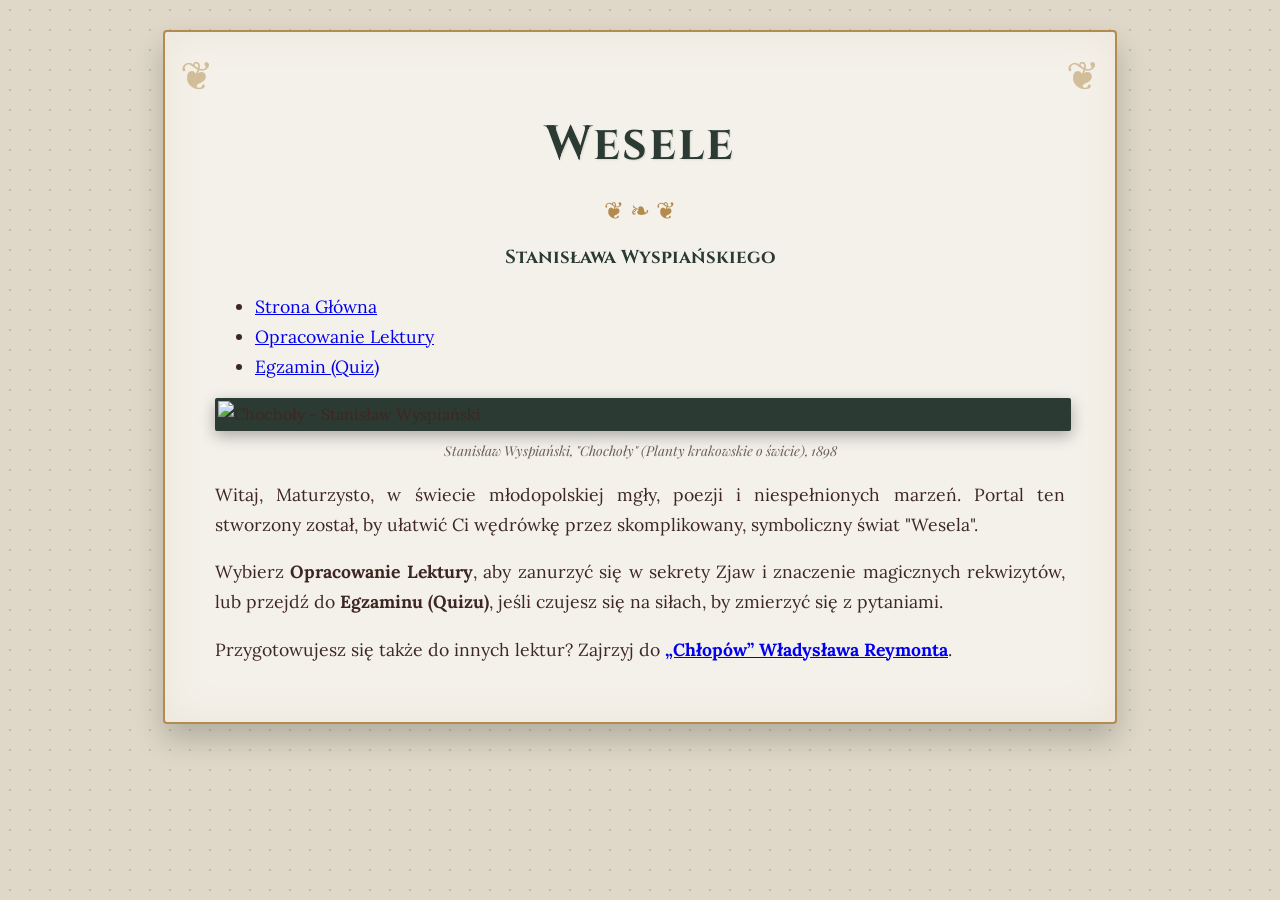
==== commit 235b4edf: "Dodaj stronę maturalną dla „Chłopów” Reymonta Nowy katalog chlopi/ wzorowany na stronie o „Weselu”: " ====
--- a/index.html
+++ b/index.html
@@ -4,116 +4,37 @@
     <meta charset="UTF-8">
     <meta name="viewport" content="width=device-width, initial-scale=1.0">
     <title>Wesele - Pigułka Maturalna</title>
-    <meta name="description" content="„Wesele” Stanisława Wyspiańskiego w pigułce: opracowanie lektury, streszczenie, bohaterowie, zjawy, symbole i quiz przed maturą.">
-    <link rel="icon" href="assets/img/favicon.svg" type="image/svg+xml">
-    <link rel="preconnect" href="https://fonts.googleapis.com">
-    <link rel="preconnect" href="https://fonts.gstatic.com" crossorigin>
     <link href="https://fonts.googleapis.com/css2?family=Cinzel:wght@600;700&family=Lora:ital,wght@0,400;0,700;1,400;1,700&family=Playfair+Display:ital,wght@0,600;1,600&display=swap" rel="stylesheet">
     <link rel="stylesheet" href="assets/css/style.css">
 </head>
 <body>
 
-<div class="container fade-in">
+<div class="container">
     <h1>Wesele</h1>
     <div class="ornament">❦ ❧ ❦</div>
-    <p class="subtitle">Stanisława Wyspiańskiego</p>
+    <h3 style="text-align: center; border: none; margin-top: -10px;">Stanisława Wyspiańskiego</h3>
 
     <!-- Nawigacja -->
-    <nav class="site-nav" aria-label="Menu główne">
+    <nav>
         <ul>
-            <li><a href="index.html" aria-current="page">Strona Główna</a></li>
+            <li><a href="index.html">Strona Główna</a></li>
             <li><a href="opracowanie.html">Opracowanie Lektury</a></li>
             <li><a href="quiz.html">Egzamin (Quiz)</a></li>
         </ul>
     </nav>
 
-    <!-- Reprodukcja pastelu Wyspiańskiego z domeny publicznej (Wikimedia Commons).
-         Special:FilePath sam przekierowuje na miniaturę w podanej szerokości. Gdyby zawiódł,
-         onerror próbuje pełnego pliku, a na końcu pokazuje ozdobny zastępnik zamiast pustej ramki. -->
-    <figure class="hero">
-        <img src="https://commons.wikimedia.org/wiki/Special:FilePath/Stanis%C5%82aw_Wyspia%C5%84ski,_Chocho%C5%82y.jpg?width=1280"
-             data-fallback="https://upload.wikimedia.org/wikipedia/commons/4/44/Stanis%C5%82aw_Wyspia%C5%84ski%2C_Chocho%C5%82y.jpg"
-             onerror="if (this.dataset.fallback) { this.src = this.dataset.fallback; this.removeAttribute('data-fallback'); } else { this.closest('figure').classList.add('img-missing'); }"
-             alt="Pastel Wyspiańskiego „Chochoły”: nocne Planty w Krakowie, bezlistne drzewa i krzewy róż okryte na zimę słomą"
-             class="hero-image" width="1280" height="825" decoding="async">
-        <div class="hero-fallback" aria-hidden="true">
-            <span class="fallback-icon">🌾</span>
-            <span>„Pałuby na Plantach tańczące”</span>
-        </div>
-        <figcaption class="image-caption">
-            Stanisław Wyspiański, „Chochoły” (Planty nocą), pastel, 1898–1899, Muzeum Narodowe w Warszawie.
-            <a href="https://commons.wikimedia.org/wiki/File:Stanis%C5%82aw_Wyspia%C5%84ski,_Chocho%C5%82y.jpg">Wikimedia Commons</a>, domena publiczna.
-        </figcaption>
-    </figure>
+    <!-- Reprodukcja obrazu Wyspiańskiego z domeny publicznej (Wikimedia Commons) -->
+    <img src="https://upload.wikimedia.org/wikipedia/commons/thumb/6/69/Stanis%C5%82aw_Wyspia%C5%84ski_-_Chocho%C5%82y.jpg/800px-Stanis%C5%82aw_Wyspia%C5%84ski_-_Chocho%C5%82y.jpg" alt="Chochoły - Stanisław Wyspiański" class="hero-image">
+    <div class="image-caption">Stanisław Wyspiański, "Chochoły" (Planty krakowskie o świcie), 1898</div>
 
-    <div class="section lead">
-        <p>Witaj, Maturzysto, w świecie młodopolskiej mgły, poezji i niespełnionych marzeń. Portal ten stworzony został, by ułatwić Ci wędrówkę przez skomplikowany, symboliczny świat „Wesela”.</p>
+    <div class="section" style="text-align: center;">
+        <p>Witaj, Maturzysto, w świecie młodopolskiej mgły, poezji i niespełnionych marzeń. Portal ten stworzony został, by ułatwić Ci wędrówkę przez skomplikowany, symboliczny świat "Wesela".</p>
         <p>Wybierz <strong>Opracowanie Lektury</strong>, aby zanurzyć się w sekrety Zjaw i znaczenie magicznych rekwizytów, lub przejdź do <strong>Egzaminu (Quizu)</strong>, jeśli czujesz się na siłach, by zmierzyć się z pytaniami.</p>
     </div>
 
-    <h2>Lektura w pigułce</h2>
-    <dl class="facts">
-        <dt>Autor</dt>
-        <dd>Stanisław Wyspiański (1869–1907) – dramatopisarz, poeta i malarz</dd>
-        <dt>Epoka</dt>
-        <dd>Młoda Polska (modernizm)</dd>
-        <dt>Gatunek</dt>
-        <dd>dramat symboliczny, zwany też dramatem narodowym</dd>
-        <dt>Prapremiera</dt>
-        <dd>16 marca 1901 r., Teatr Miejski w Krakowie</dd>
-        <dt>Czas akcji</dt>
-        <dd>jedna listopadowa noc 1900 r. – od wieczora do świtu</dd>
-        <dt>Miejsce akcji</dt>
-        <dd>izba w domu Gospodarza w Bronowicach Małych pod Krakowem</dd>
-    </dl>
-
-    <h2>Od czego zacząć?</h2>
-    <div class="shortcut-grid">
-        <a class="shortcut" href="opracowanie.html#streszczenie">
-            <span class="shortcut-icon" aria-hidden="true">📜</span>
-            <strong>Streszczenie</strong>
-            <span class="shortcut-desc">Akt po akcie i plan wydarzeń</span>
-        </a>
-        <a class="shortcut" href="opracowanie.html#bohaterowie">
-            <span class="shortcut-icon" aria-hidden="true">🎭</span>
-            <strong>Bohaterowie</strong>
-            <span class="shortcut-desc">Postacie i ich pierwowzory</span>
-        </a>
-        <a class="shortcut" href="opracowanie.html#zjawy">
-            <span class="shortcut-icon" aria-hidden="true">🕯️</span>
-            <strong>Zjawy</strong>
-            <span class="shortcut-desc">Kto komu się ukazuje i dlaczego</span>
-        </a>
-        <a class="shortcut" href="opracowanie.html#rekwizyty">
-            <span class="shortcut-icon" aria-hidden="true">📯</span>
-            <strong>Symbole</strong>
-            <span class="shortcut-desc">Złoty róg, chochoł, sznur…</span>
-        </a>
-        <a class="shortcut" href="opracowanie.html#sciaga">
-            <span class="shortcut-icon" aria-hidden="true">📝</span>
-            <strong>Ściąga</strong>
-            <span class="shortcut-desc">Najważniejsze fakty i tematy</span>
-        </a>
-        <a class="shortcut" href="quiz.html">
-            <span class="shortcut-icon" aria-hidden="true">🏆</span>
-            <strong>Quiz</strong>
-            <span class="shortcut-desc">Sprawdź się przed maturą</span>
-        </a>
+    <div class="section" style="text-align: center;">
+        <p>Przygotowujesz się także do innych lektur? Zajrzyj do <a href="chlopi/index.html"><strong>„Chłopów” Władysława Reymonta</strong></a>.</p>
     </div>
-
-    <div class="knowledge-capsule">
-        <h4>Czy wiesz, że…?</h4>
-        <ul>
-            <li>Wyspiański był szkolnym przyjacielem pana młodego, Lucjana Rydla, i gościem na jego weselu. Od ślubu do prapremiery dramatu minęły niecałe cztery miesiące.</li>
-            <li>Pastel z tej strony Wyspiański zatytułował pierwotnie „Pałuby na Plantach tańczące” – okryte na zimę słomą krzewy róż na krakowskich Plantach wydały mu się tańczącymi postaciami.</li>
-            <li>Dworek w Bronowicach Małych, w którym odbyło się wesele, to dziś Rydlówka – oddział Muzeum Krakowa. Co roku w rocznicę wesela krzak róży pod oknem izby weselnej okrywa się słomą.</li>
-            <li>Na prapremierze widzowie rozpoznawali w bohaterach swoich znajomych. Klucz do postaci opisał później Tadeusz Boy-Żeleński w szkicu „Plotka o »Weselu« Wyspiańskiego”.</li>
-        </ul>
-    </div>
-
-    <footer class="site-footer">
-        <p>Materiał edukacyjny do powtórki przed maturą. Pełny tekst „Wesela” (domena publiczna) przeczytasz w <a href="https://wolnelektury.pl/katalog/lektura/wesele/">Wolnych Lekturach</a>.</p>
-    </footer>
 
 </div>
 
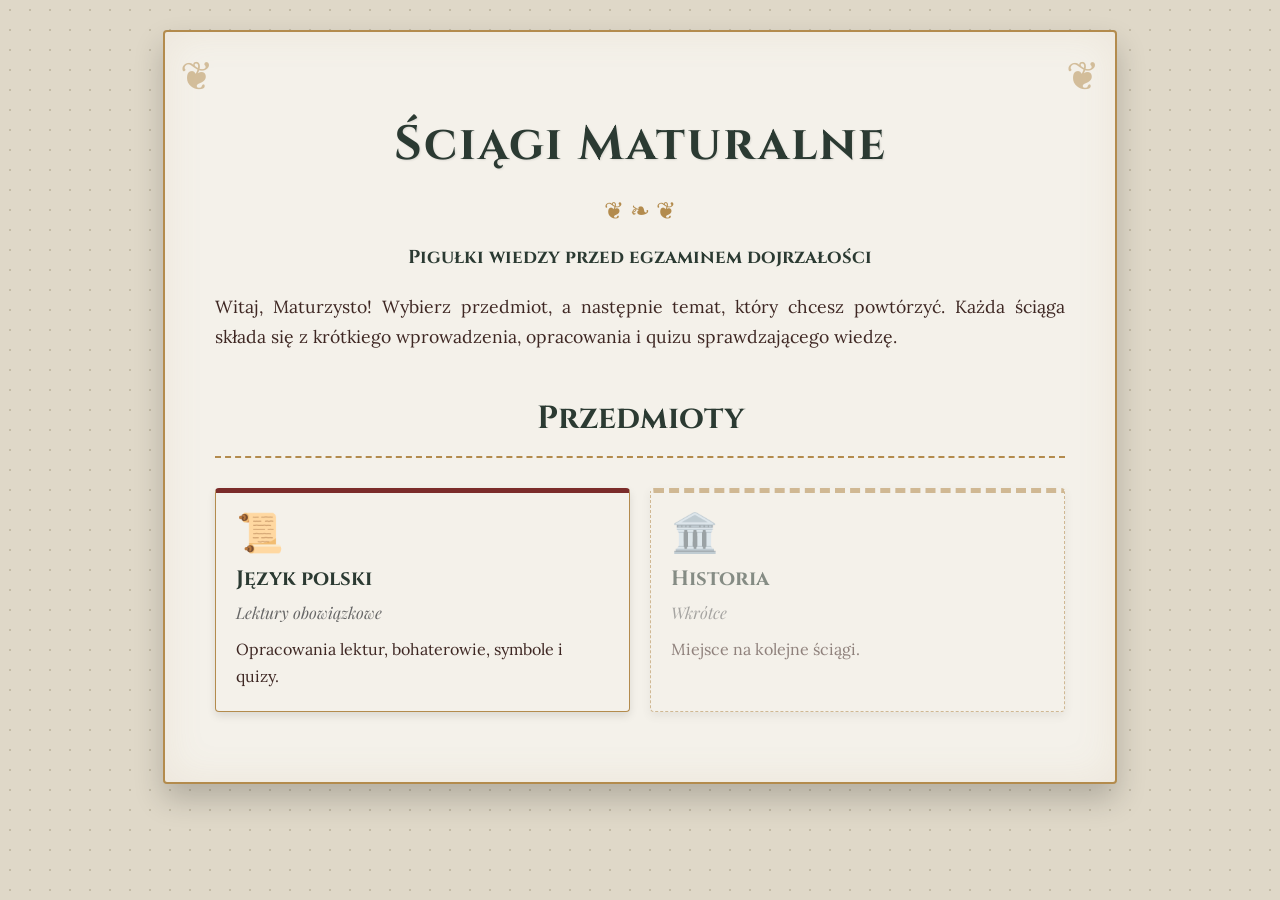
==== commit 8e578701: "Uporządkuj portal: Strona główna → Język polski → lektury - Nowa strona główna z listą przedmiotów i" ====
--- a/index.html
+++ b/index.html
@@ -3,37 +3,37 @@
 <head>
     <meta charset="UTF-8">
     <meta name="viewport" content="width=device-width, initial-scale=1.0">
-    <title>Wesele - Pigułka Maturalna</title>
+    <title>Ściągi Maturalne</title>
     <link href="https://fonts.googleapis.com/css2?family=Cinzel:wght@600;700&family=Lora:ital,wght@0,400;0,700;1,400;1,700&family=Playfair+Display:ital,wght@0,600;1,600&display=swap" rel="stylesheet">
     <link rel="stylesheet" href="assets/css/style.css">
 </head>
 <body>
 
-<div class="container">
-    <h1>Wesele</h1>
+<div class="container fade-in">
+    <h1>Ściągi Maturalne</h1>
     <div class="ornament">❦ ❧ ❦</div>
-    <h3 style="text-align: center; border: none; margin-top: -10px;">Stanisława Wyspiańskiego</h3>
-
-    <!-- Nawigacja -->
-    <nav>
-        <ul>
-            <li><a href="index.html">Strona Główna</a></li>
-            <li><a href="opracowanie.html">Opracowanie Lektury</a></li>
-            <li><a href="quiz.html">Egzamin (Quiz)</a></li>
-        </ul>
-    </nav>
-
-    <!-- Reprodukcja obrazu Wyspiańskiego z domeny publicznej (Wikimedia Commons) -->
-    <img src="https://upload.wikimedia.org/wikipedia/commons/thumb/6/69/Stanis%C5%82aw_Wyspia%C5%84ski_-_Chocho%C5%82y.jpg/800px-Stanis%C5%82aw_Wyspia%C5%84ski_-_Chocho%C5%82y.jpg" alt="Chochoły - Stanisław Wyspiański" class="hero-image">
-    <div class="image-caption">Stanisław Wyspiański, "Chochoły" (Planty krakowskie o świcie), 1898</div>
+    <h3 style="text-align: center; border: none; margin-top: -10px;">Pigułki wiedzy przed egzaminem dojrzałości</h3>
 
     <div class="section" style="text-align: center;">
-        <p>Witaj, Maturzysto, w świecie młodopolskiej mgły, poezji i niespełnionych marzeń. Portal ten stworzony został, by ułatwić Ci wędrówkę przez skomplikowany, symboliczny świat "Wesela".</p>
-        <p>Wybierz <strong>Opracowanie Lektury</strong>, aby zanurzyć się w sekrety Zjaw i znaczenie magicznych rekwizytów, lub przejdź do <strong>Egzaminu (Quizu)</strong>, jeśli czujesz się na siłach, by zmierzyć się z pytaniami.</p>
+        <p>Witaj, Maturzysto! Wybierz przedmiot, a następnie temat, który chcesz powtórzyć. Każda ściąga składa się z krótkiego wprowadzenia, opracowania i quizu sprawdzającego wiedzę.</p>
     </div>
 
-    <div class="section" style="text-align: center;">
-        <p>Przygotowujesz się także do innych lektur? Zajrzyj do <a href="chlopi/index.html"><strong>„Chłopów” Władysława Reymonta</strong></a>.</p>
+    <h2>Przedmioty</h2>
+
+    <!-- Aby dodać przedmiot: utwórz katalog (np. historia/) z plikiem index.html i dodaj tu kafelek. -->
+    <div class="catalog">
+        <a class="catalog-card" href="jezyk-polski/index.html" style="--card-accent: var(--accent-red);">
+            <div class="catalog-icon">📜</div>
+            <h3>Język polski</h3>
+            <p class="catalog-meta">Lektury obowiązkowe</p>
+            <p>Opracowania lektur, bohaterowie, symbole i quizy.</p>
+        </a>
+        <div class="catalog-card wkrotce">
+            <div class="catalog-icon">🏛️</div>
+            <h3>Historia</h3>
+            <p class="catalog-meta">Wkrótce</p>
+            <p>Miejsce na kolejne ściągi.</p>
+        </div>
     </div>
 
 </div>
--- a/assets/css/style.css
+++ b/assets/css/style.css
@@ -5,11 +5,6 @@
     --paper: #f4f1ea;
     --dark-brown: #3e2723;
     --accent-red: #7b2c2a;
-    --muted: #6b5e55;
-}
-
-html {
-    scroll-behavior: smooth;
 }
 
 body {
@@ -66,15 +61,6 @@
     margin-top: 40px;
 }
 
-h3 {
-    margin-top: 35px;
-}
-
-/* Kotwice spisu treści nie chowają się pod krawędzią okna */
-[id] {
-    scroll-margin-top: 20px;
-}
-
 .ornament {
     text-align: center;
     color: var(--gold);
@@ -82,80 +68,27 @@
     margin-bottom: 20px;
 }
 
-/* Podtytuł pod nazwą lektury (wcześniej h3 ze stylem inline) */
-.subtitle {
-    font-family: 'Cinzel', serif;
-    font-size: 1.17em;
-    font-weight: 700;
-    text-align: center;
-    color: var(--dark-green);
-    margin: -10px 0 1em;
-}
-
-/* Obraz na stronie głównej */
-.hero {
-    margin: 20px 0 30px;
-}
-
 .hero-image {
-    display: block;
     width: 100%;
     height: auto;
     border: 3px solid var(--dark-green);
     border-radius: 2px;
     box-shadow: 0 5px 15px rgba(0,0,0,0.3);
-    background-color: var(--dark-green);
-}
-
-/* Zastępnik pokazywany tylko wtedy, gdy reprodukcji nie da się wczytać */
-.hero-fallback {
-    display: none;
-    flex-direction: column;
-    align-items: center;
-    justify-content: center;
-    gap: 10px;
-    aspect-ratio: 107 / 69;
-    background: radial-gradient(circle at 50% 40%, #3d5246, var(--dark-green));
-    border: 3px solid var(--dark-green);
-    border-radius: 2px;
-    color: var(--light-gold);
-    font-family: 'Playfair Display', serif;
-    font-style: italic;
-    text-align: center;
-    padding: 20px;
-    box-sizing: border-box;
-}
-
-.hero-fallback .fallback-icon {
-    font-size: 4em;
-    font-style: normal;
-    line-height: 1;
-}
-
-.hero.img-missing .hero-image { display: none; }
-.hero.img-missing .hero-fallback { display: flex; }
+    margin-top: 20px;
+}
 
 .image-caption {
     text-align: center;
     font-size: 0.85em;
     font-style: italic;
-    color: var(--muted);
-    margin-top: 8px;
-    font-family: 'Playfair Display', serif;
-}
-
-.image-caption a {
-    color: inherit;
+    color: #666;
+    margin-bottom: 30px;
+    font-family: 'Playfair Display', serif;
 }
 
 p, li {
     font-size: 1.1em;
     text-align: justify;
-    hyphens: auto;
-}
-
-.lead p {
-    text-align: center;
 }
 
 .box {
@@ -178,7 +111,6 @@
     border: 1px solid var(--gold);
     padding: 12px 15px;
     text-align: left;
-    vertical-align: top;
 }
 
 th {
@@ -188,32 +120,6 @@
 }
 
 tr:nth-child(even) { background-color: rgba(179, 139, 77, 0.05); }
-
-/* Na telefonie szeroka tabela przewija się w poziomie zamiast rozpychać stronę */
-.table-wrap {
-    overflow-x: auto;
-    margin: 25px 0;
-}
-
-.table-wrap table {
-    margin: 0;
-    min-width: 560px;
-}
-
-/* Wiersz-nagłówek grupy postaci w tabeli */
-.group-row th {
-    background-color: rgba(179, 139, 77, 0.25);
-    color: var(--dark-green);
-    text-align: center;
-    font-size: 0.95em;
-    letter-spacing: 1px;
-}
-
-.table-note {
-    font-size: 0.9em;
-    color: var(--muted);
-    font-style: italic;
-}
 
 /* Klasy dla Quizu z oryginalnego dokumentu + nowe */
 .quiz-container {
@@ -231,93 +137,30 @@
     margin-top: 0;
 }
 
-.quiz-intro {
-    text-align: center;
-    font-style: italic;
-}
-
-.question-block {
-    border: none;
-    border-bottom: 1px dotted rgba(212, 184, 134, 0.35);
-    margin: 0;
-    padding: 25px 0 10px;
-    min-width: 0;
-}
-
 .question {
     font-weight: bold;
     font-family: 'Playfair Display', serif;
     font-size: 1.2em;
+    margin-top: 25px;
     color: var(--light-gold);
 }
 
-/* legend z float zachowuje się jak zwykły blok (bez wcinania w ramkę fieldsetu) */
-legend.question {
-    float: left;
-    width: 100%;
-    padding: 0;
-}
-
 .options {
-    clear: both;
     list-style-type: none;
     padding-left: 0;
 }
 
 .options li {
-    margin: 6px 0;
-    text-align: left;
+    margin: 10px 0;
 }
 
 .options label {
-    display: flex;
-    align-items: baseline;
-    gap: 10px;
-    padding: 6px 10px;
-    border: 1px solid transparent;
-    border-radius: 4px;
     cursor: pointer;
     transition: color 0.2s;
 }
 
 .options label:hover {
     color: var(--gold);
-}
-
-.options input[type="radio"] {
-    accent-color: var(--gold);
-    flex-shrink: 0;
-}
-
-.options label.is-correct {
-    border-color: #6fbf73;
-    background-color: rgba(76, 175, 80, 0.15);
-}
-
-.options label.is-wrong {
-    border-color: #ff9999;
-    background-color: rgba(255, 153, 153, 0.12);
-    text-decoration: line-through;
-}
-
-.explanation {
-    font-size: 0.95em;
-    background-color: rgba(0, 0, 0, 0.2);
-    border-left: 3px solid var(--gold);
-    padding: 8px 12px;
-    margin: 5px 0 10px;
-}
-
-.quiz-error {
-    color: #ff9999;
-    text-align: center;
-}
-
-.progress-label {
-    text-align: center;
-    font-size: 0.9em;
-    color: var(--light-gold);
-    margin: -10px 0 15px;
 }
 
 button {
@@ -342,16 +185,6 @@
     box-shadow: 0 6px 12px rgba(0,0,0,0.3);
 }
 
-button:focus-visible,
-a:focus-visible {
-    outline: 3px solid var(--accent-red);
-    outline-offset: 3px;
-}
-
-.quiz-container button:focus-visible {
-    outline-color: var(--light-gold);
-}
-
 #result {
     margin-top: 25px;
     font-weight: bold;
@@ -362,27 +195,14 @@
     border-radius: 4px;
 }
 
-/* Pusty wynik nie zajmuje miejsca, ale zostaje w drzewie dostępności (aria-live) */
-#result:empty {
-    padding: 0;
-    margin: 0;
-}
-
-#result .result-hint {
-    font-size: 0.75em;
-    font-weight: normal;
-    font-style: italic;
-    text-align: center;
-    margin: 10px 0 0;
-}
-
-#result button {
-    margin-top: 20px;
-    font-size: 0.9em;
+.symbol-list strong {
+    color: var(--accent-red);
+    font-family: 'Playfair Display', serif;
+    font-size: 1.1em;
 }
 
 /* Secesyjne Menu Nawigacyjne */
-.site-nav {
+nav {
     text-align: center;
     margin-bottom: 30px;
     border-bottom: 1px solid var(--gold);
@@ -391,7 +211,7 @@
     background-color: rgba(179, 139, 77, 0.05);
 }
 
-.site-nav ul {
+nav ul {
     list-style: none;
     padding: 0;
     margin: 0;
@@ -401,11 +221,11 @@
     gap: 20px;
 }
 
-.site-nav ul li {
+nav ul li {
     display: inline;
 }
 
-.site-nav ul li a {
+nav ul li a {
     text-decoration: none;
     color: var(--dark-green);
     font-family: 'Cinzel', serif;
@@ -415,14 +235,14 @@
     position: relative;
 }
 
-.site-nav ul li a::before {
+nav ul li a::before {
     content: '❧';
     margin-right: 5px;
     color: var(--gold);
     opacity: 0;
     transition: opacity 0.3s ease;
 }
-.site-nav ul li a::after {
+nav ul li a::after {
     content: '❦';
     margin-left: 5px;
     color: var(--gold);
@@ -430,13 +250,11 @@
     transition: opacity 0.3s ease;
 }
 
-.site-nav ul li a:hover,
-.site-nav ul li a[aria-current="page"] {
+nav ul li a:hover {
     color: var(--accent-red);
 }
 
-.site-nav ul li a:hover::before, .site-nav ul li a:hover::after,
-.site-nav ul li a[aria-current="page"]::before, .site-nav ul li a[aria-current="page"]::after {
+nav ul li a:hover::before, nav ul li a:hover::after {
     opacity: 1;
 }
 
@@ -447,16 +265,9 @@
     }
     h1 { font-size: 2em; }
     h2 { font-size: 1.5em; }
-    .site-nav ul {
+    nav ul {
         flex-direction: column;
         gap: 10px;
-    }
-    p, li {
-        text-align: left;
-    }
-    .quote-box {
-        max-width: 100%;
-        padding: 15px 20px;
     }
 }
 
@@ -490,13 +301,27 @@
     text-shadow: 0 0 5px rgba(255,255,255,0.5);
 }
 
+.quiz-summary {
+    margin-top: 20px;
+    text-align: left;
+    font-size: 0.9em;
+}
+
+/* Naprawa kontrastu H3 w podsumowaniu quizu - H3 dziedziczy z globalnego h3 kolor ciemnozielony, a tlo tez jest ciemnozielone */
+.quiz-summary h3 {
+    color: var(--gold);
+    border-bottom: 1px solid var(--gold);
+    padding-bottom: 5px;
+    margin-bottom: 15px;
+}
+
 .correct-answer {
     color: #4caf50;
     font-weight: bold;
 }
 .wrong-answer {
     color: #ff9999;
-    font-weight: bold;
+    text-decoration: line-through;
 }
 
 /* Rozbudowa UI: Opracowanie, Animacje, Ikony, Kapsuły Wiedzy */
@@ -567,15 +392,6 @@
     opacity: 0.5;
 }
 
-.quote-author {
-    display: block;
-    margin-top: 8px;
-    font-size: 0.7em;
-    font-style: normal;
-    font-family: 'Cinzel', serif;
-    color: var(--muted);
-}
-
 /* Rekwizyty i ikony z symbolami (Grid layout) */
 .props-grid {
     display: grid;
@@ -592,6 +408,7 @@
     text-align: center;
     box-shadow: 0 4px 8px rgba(0,0,0,0.1);
     transition: all 0.3s ease;
+    cursor: pointer;
 }
 
 .prop-card:hover {
@@ -625,564 +442,69 @@
 .prop-card p {
     font-size: 0.9em;
     margin-bottom: 0;
-    text-align: center;
-}
-
-/* Spis treści opracowania */
-.toc {
-    background: rgba(179, 139, 77, 0.08);
-    border: 1px solid var(--gold);
-    border-radius: 4px;
-    padding: 20px 25px;
-    margin: 30px 0;
-}
-
-.toc h3 {
+}
+
+
+/* ===== Struktura portalu: ścieżka (breadcrumb) i kafelki katalogu ===== */
+.breadcrumb {
+    font-family: 'Playfair Display', serif;
+    font-size: 0.95em;
+    color: #666;
     margin: 0 0 10px;
-    padding-bottom: 8px;
-    border-bottom: 1px dashed var(--gold);
-}
-
-.toc > ol {
-    columns: 2;
-    column-gap: 30px;
-    margin: 0;
-    padding-left: 1.6em;
-    list-style: upper-roman;
-}
-
-.toc li {
-    break-inside: avoid;
-    text-align: left;
-    font-size: 1rem;
-    margin: 4px 0;
-}
-
-.toc > ol > li {
-    font-family: 'Cinzel', serif;
-    font-weight: 700;
-    margin-bottom: 12px;
-}
-
-.toc ul {
-    list-style: none;
-    padding-left: 0;
-    margin: 2px 0 0;
-    font-family: 'Lora', serif;
-    font-weight: 400;
-}
-
-.toc ul li {
-    font-size: 0.95rem;
-    margin: 2px 0;
-}
-
-.toc ul li::before {
-    content: '❧ ';
-    color: var(--gold);
-}
-
-.toc a {
+    padding-left: 40px; /* miejsce na narożny ornament */
+}
+.breadcrumb a {
     color: var(--dark-green);
     text-decoration: none;
     border-bottom: 1px dotted var(--gold);
 }
-
-.toc a:hover {
-    color: var(--accent-red);
-}
-
-/* Karta lektury (lista definicji) */
-.facts {
+.breadcrumb a:hover { color: var(--accent-red); }
+.breadcrumb .sep { color: var(--gold); margin: 0 4px; }
+
+.catalog {
     display: grid;
-    grid-template-columns: max-content 1fr;
-    gap: 8px 20px;
-    margin: 20px 0;
-    padding: 20px 25px;
-    background: rgba(43, 58, 50, 0.05);
-    border-top: 2px solid var(--gold);
-    border-bottom: 2px solid var(--gold);
-    font-size: 1.05em;
-}
-
-.facts dt {
-    font-family: 'Cinzel', serif;
-    font-weight: 700;
-    color: var(--dark-green);
-}
-
-.facts dd {
-    margin: 0;
-}
-
-/* Trzy akty w skrócie */
-.acts-grid {
-    display: grid;
-    grid-template-columns: repeat(auto-fit, minmax(200px, 1fr));
-    gap: 15px;
-    margin: 25px 0;
-}
-
-.act-card {
-    border: 1px solid var(--gold);
-    border-top: 4px solid var(--accent-red);
-    border-radius: 4px;
-    padding: 15px 18px;
-    background: rgba(255, 255, 255, 0.4);
-}
-
-.act-card h4 {
-    font-family: 'Cinzel', serif;
-    color: var(--dark-green);
-    margin: 0;
-}
-
-.act-card .act-type {
+    grid-template-columns: repeat(auto-fit, minmax(220px, 1fr));
+    gap: 20px;
+    margin: 30px 0;
+}
+.catalog-card {
     display: block;
-    font-family: 'Playfair Display', serif;
-    font-style: italic;
-    color: var(--accent-red);
-    margin-bottom: 8px;
-}
-
-.act-card p {
-    font-size: 0.95em;
-    text-align: left;
-    margin: 0;
-}
-
-/* Streszczenie: rozwijane akty */
-details.act {
-    border: 1px solid var(--gold);
-    border-radius: 4px;
-    margin: 15px 0;
-    background: rgba(255, 255, 255, 0.35);
-}
-
-details.act > summary {
-    cursor: pointer;
-    padding: 12px 18px;
-    font-family: 'Cinzel', serif;
-    font-weight: 700;
-    font-size: 1.15em;
-    color: var(--dark-green);
-    list-style: none;
-}
-
-details.act > summary::-webkit-details-marker {
-    display: none;
-}
-
-details.act > summary::before {
-    content: '❧';
-    display: inline-block;
-    color: var(--gold);
-    margin-right: 10px;
-    transition: transform 0.3s ease;
-}
-
-details.act[open] > summary::before {
-    transform: rotate(90deg);
-}
-
-details.act[open] > summary {
-    border-bottom: 1px dotted var(--gold);
-}
-
-.act-tag {
-    font-family: 'Playfair Display', serif;
-    font-style: italic;
-    font-weight: 400;
-    font-size: 0.85em;
-    color: var(--accent-red);
-}
-
-.act-body {
-    padding: 5px 20px 15px;
-}
-
-.act-body ul {
-    padding-left: 1.2em;
-}
-
-.act-body li {
-    margin: 10px 0;
-}
-
-/* Plan wydarzeń */
-.plan {
-    padding-left: 2em;
-}
-
-.plan li {
-    margin: 6px 0;
-}
-
-.plan li::marker {
-    font-family: 'Cinzel', serif;
-    font-weight: 700;
-    color: var(--accent-red);
-}
-
-.plan .act-divider {
-    list-style: none;
-    margin: 18px 0 6px -2em;
-    font-family: 'Cinzel', serif;
-    font-weight: 700;
-    color: var(--dark-green);
-    border-bottom: 1px dotted var(--gold);
-}
-
-/* Karty bohaterów */
-.card-grid {
-    display: grid;
-    grid-template-columns: repeat(auto-fit, minmax(240px, 1fr));
-    gap: 20px;
-    margin: 25px 0;
-}
-
-.card {
+    text-decoration: none;
+    color: inherit;
     background: var(--paper);
     border: 1px solid var(--gold);
-    border-top: 4px solid var(--dark-green);
+    border-top: 5px solid var(--card-accent, var(--gold));
     border-radius: 4px;
-    padding: 18px 20px;
-    box-shadow: 0 4px 8px rgba(0,0,0,0.08);
-}
-
-.card h4 {
-    font-family: 'Cinzel', serif;
-    color: var(--dark-green);
-    margin: 0 0 2px;
-    font-size: 1.15em;
-}
-
-.card .card-meta {
+    padding: 20px;
+    box-shadow: 0 4px 8px rgba(0,0,0,0.1);
+    transition: transform 0.3s ease, box-shadow 0.3s ease;
+}
+a.catalog-card:hover {
+    transform: translateY(-4px);
+    box-shadow: 0 8px 16px rgba(0,0,0,0.15);
+}
+.catalog-card .catalog-icon { font-size: 2.4em; line-height: 1; }
+.catalog-card h3 { text-align: left; margin: 10px 0 2px; font-size: 1.3em; }
+.catalog-card .catalog-meta {
     font-family: 'Playfair Display', serif;
     font-style: italic;
-    color: var(--accent-red);
-    font-size: 0.9em;
+    color: #666;
     margin: 0 0 10px;
-    text-align: left;
-}
-
-.card p {
-    font-size: 0.95em;
-    text-align: left;
-    margin: 0;
-}
-
-/* Problematyka i motywy */
-.issues {
-    padding-left: 1.5em;
-}
-
-.issues li {
-    margin: 12px 0;
-}
-
-.motif-grid {
-    display: grid;
-    grid-template-columns: repeat(auto-fit, minmax(230px, 1fr));
-    gap: 12px 25px;
-    margin: 25px 0;
-    padding: 0;
-    list-style: none;
-}
-
-.motif-grid li {
-    font-size: 1em;
-    text-align: left;
-    border-bottom: 1px dotted var(--gold);
-    padding-bottom: 8px;
-    margin: 0;
-}
-
-.motif-grid strong {
-    display: block;
-    font-family: 'Cinzel', serif;
-    color: var(--accent-red);
-}
-
-/* Oś czasu – tło historyczne */
-.timeline {
-    list-style: none;
-    padding: 0 0 0 5px;
-    margin: 25px 0 25px 10px;
-    border-left: 2px solid var(--gold);
-}
-
-.timeline li {
-    position: relative;
-    padding: 0 0 18px 25px;
-    text-align: left;
-    font-size: 1.05em;
-}
-
-.timeline li::before {
-    content: '';
-    position: absolute;
-    left: -13px;
-    top: 0.45em;
-    width: 12px;
-    height: 12px;
-    background: var(--paper);
-    border: 2px solid var(--accent-red);
-    border-radius: 50%;
-}
-
-.timeline .year {
-    display: block;
-    font-family: 'Cinzel', serif;
-    font-weight: 700;
-    color: var(--accent-red);
-}
-
-.timeline .echo {
-    display: block;
-    font-size: 0.9em;
-    font-style: italic;
-    color: var(--muted);
-}
-
-/* Najważniejsze cytaty */
-.quote-list {
-    display: grid;
-    gap: 22px;
-    margin: 25px 0;
-}
-
-.quote-item {
-    border-left: 3px solid var(--gold);
-    padding: 4px 0 4px 20px;
-}
-
-.quote-item blockquote {
-    margin: 0 0 6px;
-    font-family: 'Playfair Display', serif;
-    font-style: italic;
-    font-size: 1.2em;
-    color: var(--dark-green);
-}
-
-.quote-item .who {
-    display: block;
-    font-family: 'Cinzel', serif;
-    font-size: 0.85em;
-    color: var(--accent-red);
-    margin-bottom: 4px;
-}
-
-.quote-item p {
-    margin: 0;
-    font-size: 1em;
-}
-
-/* Słowniczek */
-.glossary dt {
-    font-family: 'Cinzel', serif;
-    font-weight: 700;
-    color: var(--dark-green);
-    margin-top: 12px;
-}
-
-.glossary dd {
-    margin: 2px 0 0 0;
-    padding-left: 15px;
-    border-left: 2px solid rgba(179, 139, 77, 0.4);
-}
-
-/* Strona główna: skróty do działów */
-.shortcut-grid {
-    display: grid;
-    /* 6 kafelków: 3+3 na komputerze, 2+2+2 na tablecie, 1 kolumna na telefonie */
-    grid-template-columns: repeat(auto-fit, minmax(220px, 1fr));
-    gap: 15px;
-    margin: 25px 0;
-}
-
-.shortcut {
-    display: block;
-    text-decoration: none;
+}
+.catalog-card p { font-size: 1em; text-align: left; margin: 0; }
+.catalog-card.wkrotce { opacity: 0.55; border-style: dashed; cursor: default; }
+.catalog-card .badge {
+    display: inline-block;
+    font-family: 'Cinzel', serif;
+    font-size: 0.75em;
+    background: var(--gold);
     color: var(--dark-brown);
-    background: var(--paper);
-    border: 1px solid var(--gold);
-    border-radius: 4px;
-    padding: 16px;
-    text-align: center;
-    box-shadow: 0 4px 8px rgba(0,0,0,0.08);
-    transition: all 0.3s ease;
-}
-
-.shortcut:hover,
-.shortcut:focus-visible {
-    background: var(--dark-green);
-    color: var(--paper);
-    border-color: var(--light-gold);
-    transform: translateY(-3px);
-}
-
-.shortcut .shortcut-icon {
-    display: block;
-    font-size: 2em;
-    line-height: 1.3;
-}
-
-.shortcut strong {
-    display: block;
-    font-family: 'Cinzel', serif;
-    margin: 6px 0 4px;
-}
-
-.shortcut:hover strong,
-.shortcut:focus-visible strong {
-    color: var(--light-gold);
-}
-
-.shortcut .shortcut-desc {
-    font-size: 0.9em;
-}
-
-/* Przycisk powrotu na górę */
-.to-top {
-    position: fixed;
-    right: 16px;
-    bottom: 16px;
-    width: 44px;
-    height: 44px;
-    border-radius: 50%;
-    background: var(--dark-green);
-    color: var(--light-gold);
-    border: 1px solid var(--gold);
-    display: flex;
-    align-items: center;
-    justify-content: center;
-    text-decoration: none;
-    font-size: 1.3em;
-    box-shadow: 0 4px 10px rgba(0,0,0,0.3);
-    z-index: 10;
-}
-
-.to-top:hover {
-    background: var(--accent-red);
-}
-
-/* Stopka */
-.site-footer {
-    margin-top: 50px;
-    padding-top: 20px;
-    border-top: 1px solid var(--gold);
-    color: var(--muted);
-}
-
-.site-footer p {
-    font-size: 0.85em;
-    text-align: center;
-    margin: 6px 0;
-}
-
-.site-footer a {
-    color: var(--dark-green);
-}
-
-@media (max-width: 600px) {
-    .toc > ol {
-        columns: 1;
-    }
-    /* Na telefonie wiersze tabel układają się w karty zamiast przewijać się w bok */
-    .table-wrap table,
-    .table-wrap tbody,
-    .table-wrap tr,
-    .table-wrap td,
-    .table-wrap .group-row th {
-        display: block;
-    }
-    .table-wrap table {
-        min-width: 0;
-    }
-    .table-wrap thead {
-        display: none;
-    }
-    .table-wrap tr {
-        border: 1px solid var(--gold);
-        border-radius: 4px;
-        margin-bottom: 12px;
-    }
-    .table-wrap td {
-        border: none;
-        padding: 3px 14px;
-    }
-    .table-wrap td:first-child {
-        padding-top: 10px;
-        font-size: 1.05em;
-    }
-    .table-wrap td:last-child {
-        padding-bottom: 12px;
-    }
-    .table-wrap .group-row {
-        border: none;
-        margin: 22px 0 10px;
-    }
-    .table-wrap .group-row th {
-        border: none;
-        border-radius: 4px;
-    }
-    .table-postacie td:nth-child(2)::before {
-        content: 'Pierwowzór: ';
-        font-weight: bold;
-    }
-    .table-zjawy td:nth-child(2)::before {
-        content: 'Ukazuje się: ';
-        font-weight: bold;
-    }
-    .facts {
-        grid-template-columns: 1fr;
-        gap: 2px;
-        padding: 15px;
-    }
-    .facts dd {
-        margin-bottom: 10px;
-    }
-}
-
-/* Ruch tylko dla osób, które go nie wyłączyły w systemie */
-@media (prefers-reduced-motion: reduce) {
-    html {
-        scroll-behavior: auto;
-    }
-    *, *::before, *::after {
-        animation: none !important;
-        transition: none !important;
-    }
-    .knowledge-capsule:hover,
-    .prop-card:hover,
-    .prop-card:hover .prop-icon,
-    .shortcut:hover,
-    button:hover {
-        transform: none;
-    }
-}
-
-/* Wydruk opracowania jako notatek */
-@media print {
-    body {
-        background: none;
-        padding: 0;
-    }
-    .container {
-        border: none;
-        box-shadow: none;
-        padding: 0;
-        max-width: none;
-    }
-    .container::before, .container::after,
-    .site-nav, .toc, .to-top {
-        display: none;
-    }
-    .knowledge-capsule, .prop-card, .card, details.act, .quote-item, tr {
-        break-inside: avoid;
-    }
-    .table-wrap {
-        overflow: visible;
-    }
-}
+    padding: 2px 8px;
+    border-radius: 10px;
+    margin-top: 10px;
+}
+
+@media (max-width: 768px) {
+    .breadcrumb { padding-left: 30px; }
+    table { display: block; overflow-x: auto; }
+}
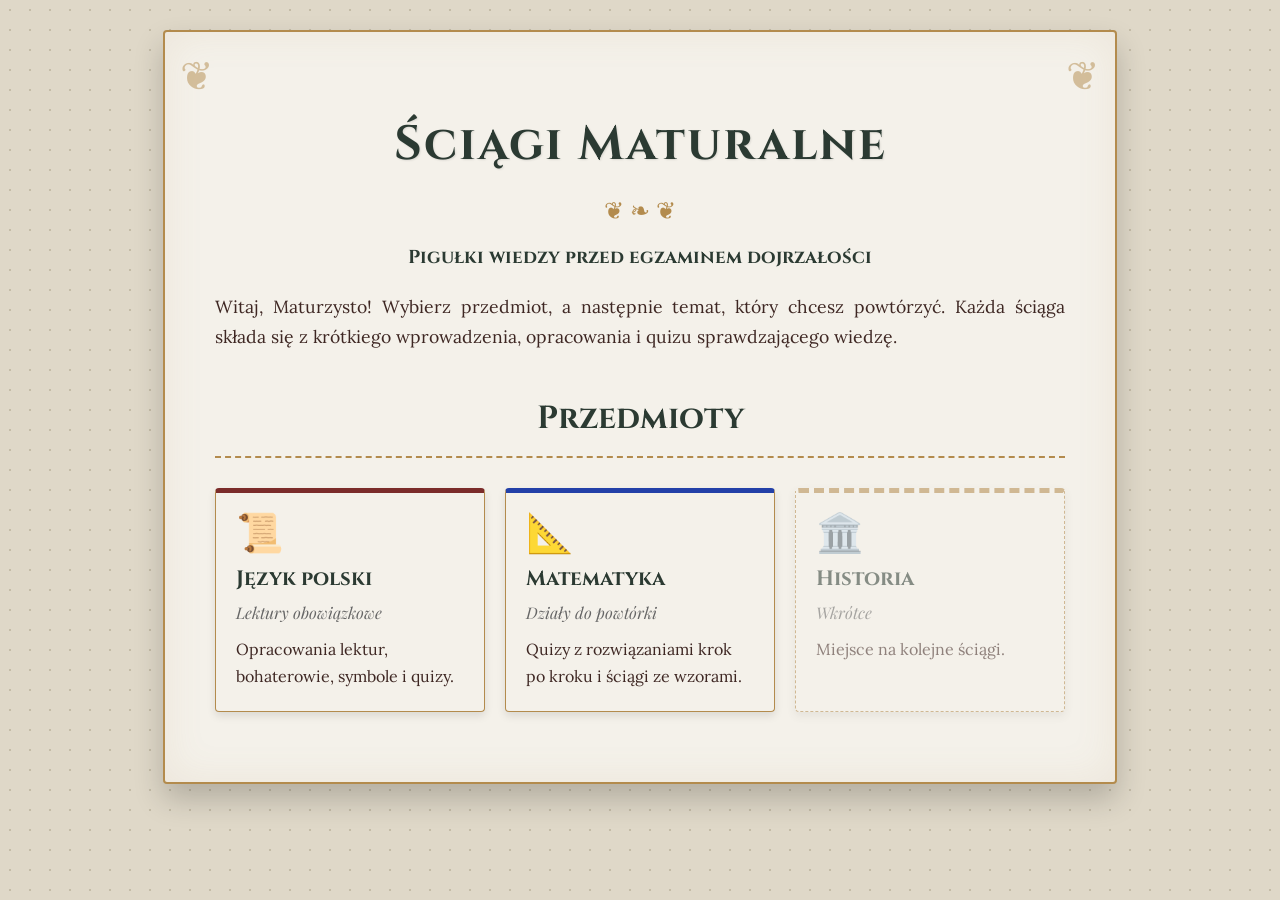
==== commit 23e6d4b8: "Dodaj matematykę: trygonometria (quiz, laboratorium rombu, ściąga) i skill publikacji Nowy przedmiot" ====
--- a/index.html
+++ b/index.html
@@ -28,6 +28,12 @@
             <p class="catalog-meta">Lektury obowiązkowe</p>
             <p>Opracowania lektur, bohaterowie, symbole i quizy.</p>
         </a>
+        <a class="catalog-card" href="matematyka/index.html" style="--card-accent: #2340a8;">
+            <div class="catalog-icon">📐</div>
+            <h3>Matematyka</h3>
+            <p class="catalog-meta">Działy do powtórki</p>
+            <p>Quizy z rozwiązaniami krok po kroku i ściągi ze wzorami.</p>
+        </a>
         <div class="catalog-card wkrotce">
             <div class="catalog-icon">🏛️</div>
             <h3>Historia</h3>
--- a/assets/css/style.css
+++ b/assets/css/style.css
@@ -508,3 +508,25 @@
     .breadcrumb { padding-left: 30px; }
     table { display: block; overflow-x: auto; }
 }
+
+/* Zakładki zestawów pytań w quizie */
+.quiz-tabs {
+    display: flex;
+    flex-wrap: wrap;
+    gap: 10px;
+    justify-content: center;
+    margin: 15px 0 5px;
+}
+.quiz-tabs .quiz-tab {
+    width: auto;
+    margin: 0;
+    padding: 8px 18px;
+    font-size: 1em;
+    background: transparent;
+    color: var(--light-gold);
+    border: 1px solid var(--gold);
+    box-shadow: none;
+}
+.quiz-tabs .quiz-tab:hover { transform: none; background: rgba(255,255,255,0.08); }
+.quiz-tabs .quiz-tab.active { background: var(--gold); color: var(--dark-brown); }
+#quizSetDescription { text-align: center; font-size: 0.95em; opacity: 0.85; margin: 5px 0 15px; }
